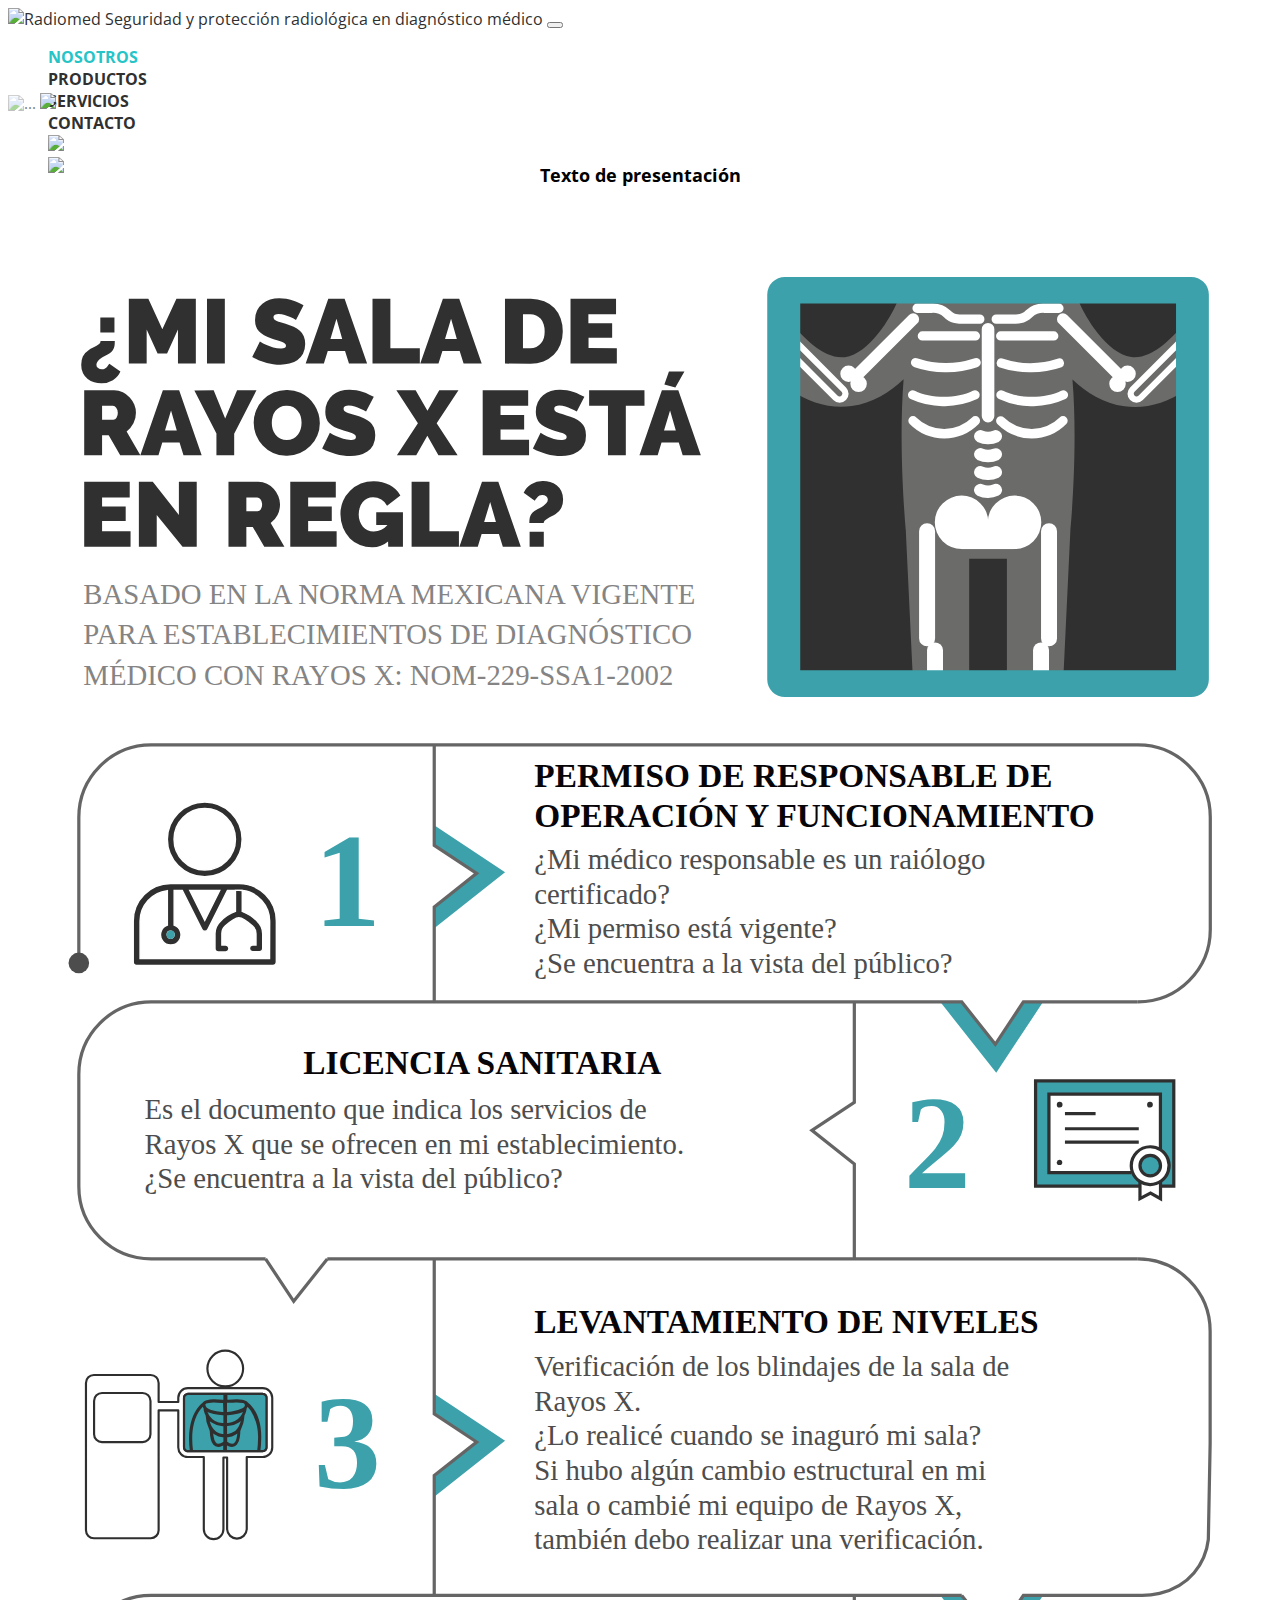
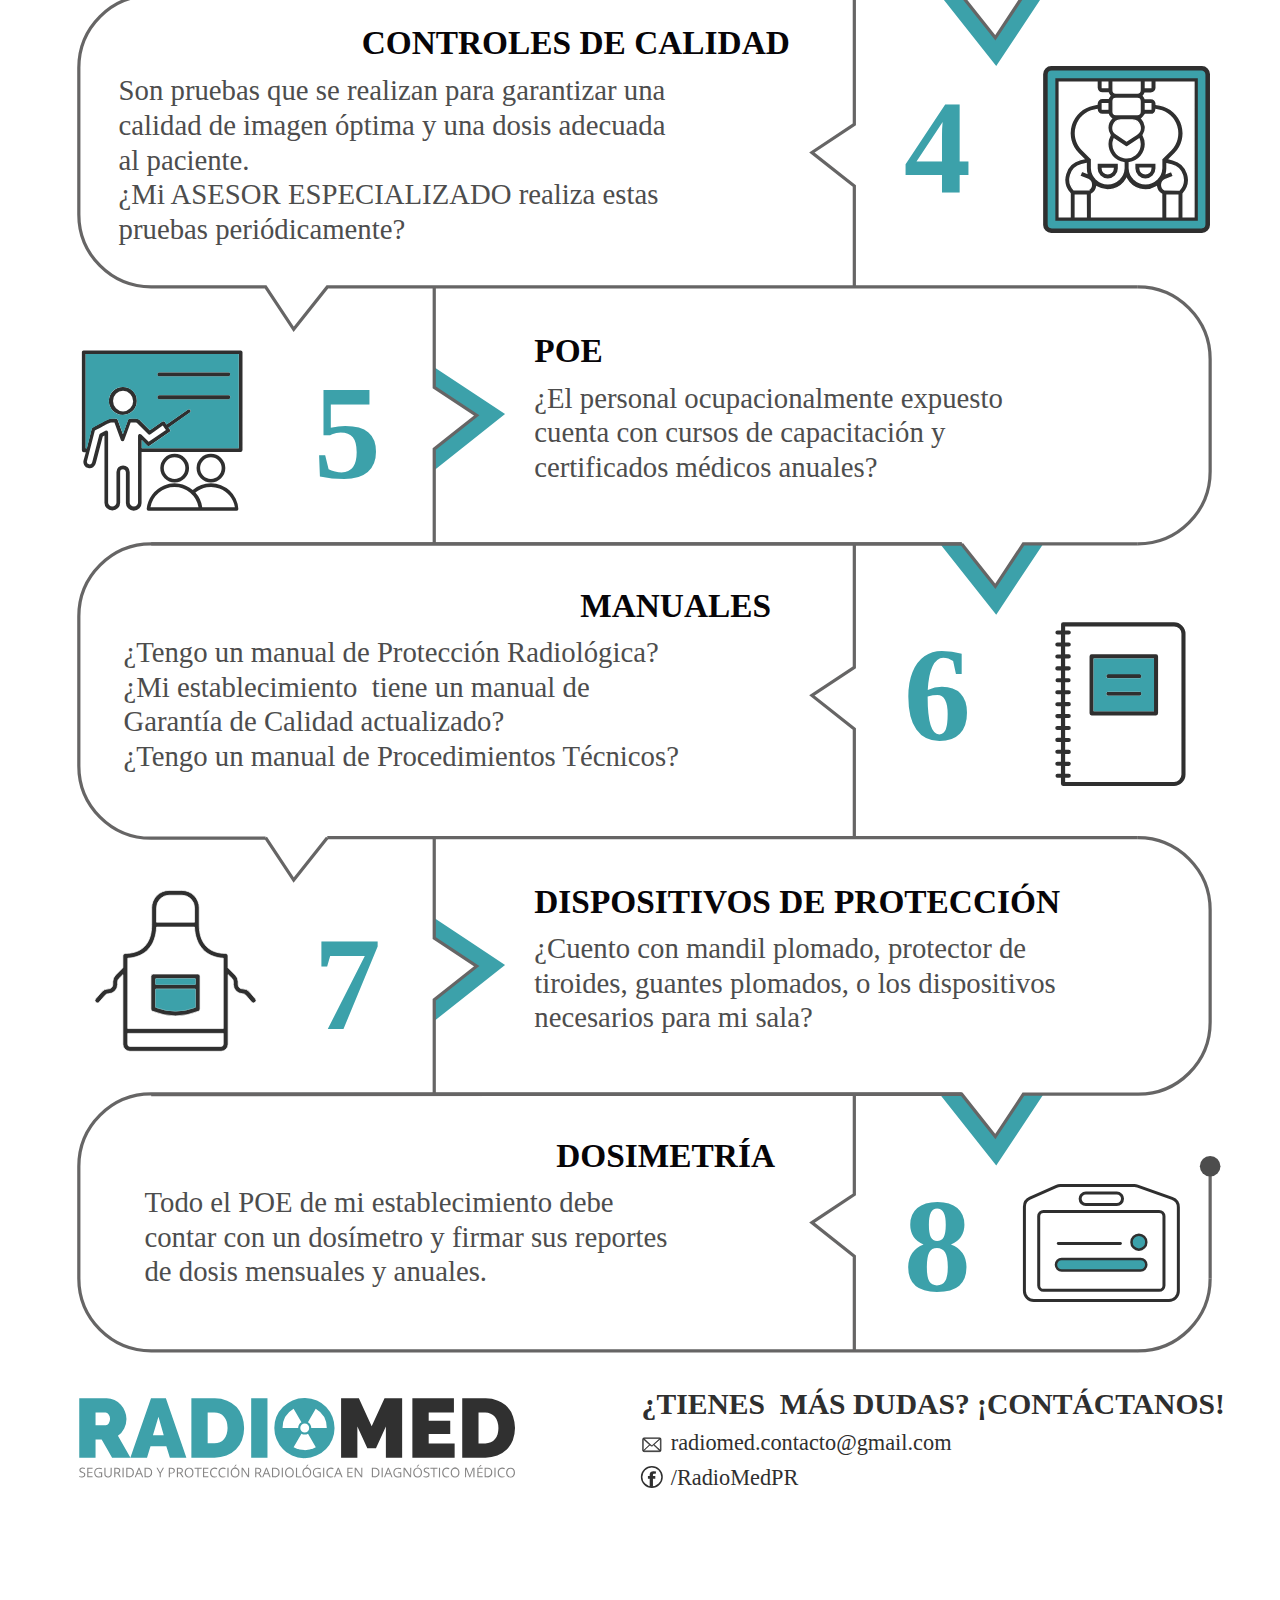
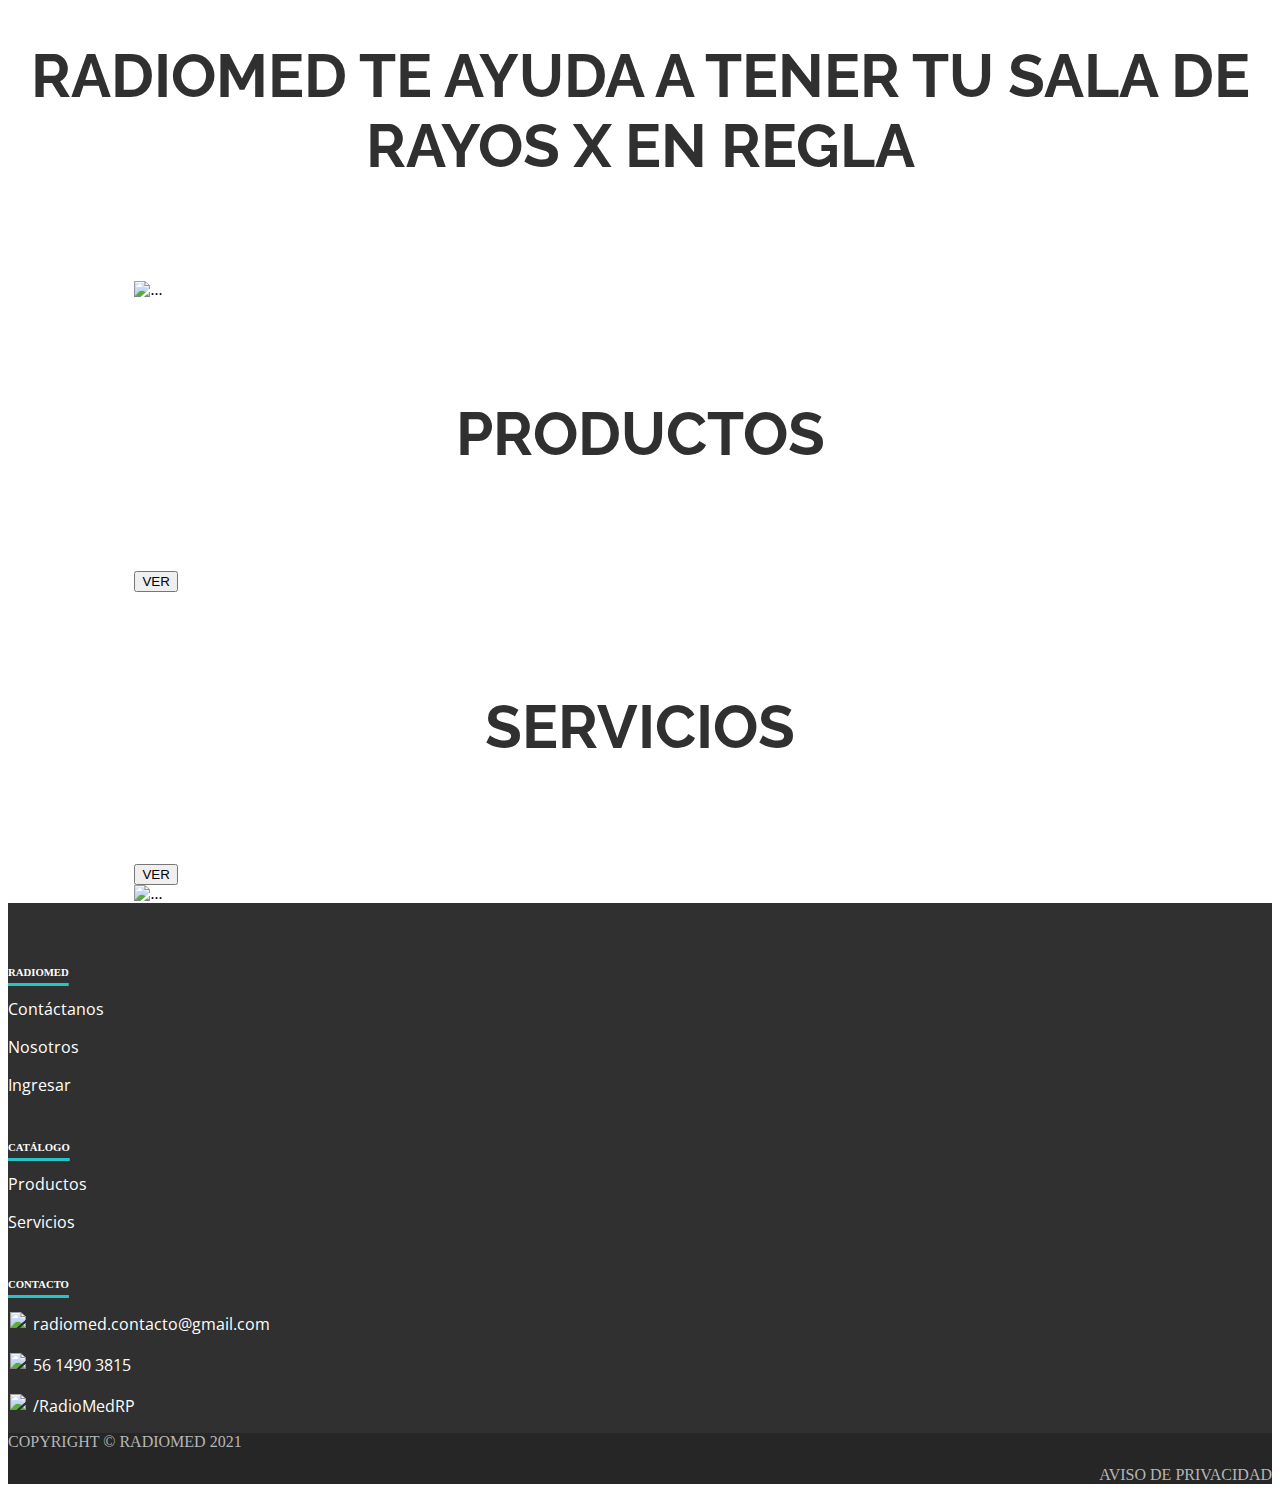
==== index.html @ 2281bd45 "Merge branch 'CDMXCohorte2E3:main' into mainFork" ====
<!DOCTYPE html>
<html lang="en">

<head>
    <meta charset="UTF-8">
    <meta http-equiv="X-UA-Compatible" content="IE=edge">
    <meta name="viewport" content="width=device-width, initial-scale=1.0">

    <!-- Font families-->
    <link rel="preconnect" href="https://fonts.googleapis.com">
    <link rel="preconnect" href="https://fonts.gstatic.com" crossorigin>
    <link href="https://fonts.googleapis.com/css2?family=Open+Sans&family=Raleway:wght@900&display=swap"
        rel="stylesheet">

    <!-- Hojas de estilo-->
    <link rel="stylesheet" href="https://cdn.jsdelivr.net/npm/bootstrap@4.6.0/dist/css/bootstrap.min.css"
        integrity="sha384-B0vP5xmATw1+K9KRQjQERJvTumQW0nPEzvF6L/Z6nronJ3oUOFUFpCjEUQouq2+l" crossorigin="anonymous">
    <link rel="stylesheet" href="./styles/main.css">

    <title>RadioMed | inicio</title>


</head>



<body>

    <!--Nav bar -->
    <div class="container-fluid" style="padding:0%">
        <div class="nav-blue-bar">
            <!-- <nav class="navbar navbar-light navbar-body-background"> -->
            <nav class="navbar navbar-expand-lg navbar-light navbar-body-background">
                <a class="navbar-brand" href="index.html">
                    <!-- Inserto el logo de la empresa-->
                    <img src="./img/logo/logo-horizontal.svg" width="200" height="50" class="d-inline-block align-top"
                        alt="Radiomed Seguridad y protección radiológica en diagnóstico médico">
                </a>

                <button class="navbar-toggler" type="button" data-toggle="collapse" data-target="#navbarTogglerDemo02"
                    aria-controls="navbarTogglerDemo02" aria-expanded="false" aria-label="Toggle navigation">
                    <!--Button responsivo hamburger-->
                    <span class="navbar-toggler-icon"></span>
                </button>
                <!--Button responsivo hamburger-->

                <div class="collapse navbar-collapse" id="navbarTogglerDemo02">
                    <!--menú hamburgesa-->
                    <ul class="navbar-nav ml-auto nav-ba">
                        <li class="nav-item mr-5">
                            <a class="nav-link collapse navbar-collapse active " href="acercaDe.html">Nosotros</a>
                        </li>
                        <li class="nav-item mr-5">
                            <a class="nav-link " href="productos.html">Productos</a>
                        </li>
                        <li class="nav-item mr-5">
                            <a class="nav-link " href="servicios.html">Servicios</a>
                        </li>
                        <li class="nav-item mr-5">
                            <a class="nav-link " href="contacto.html">Contacto</a>
                        </li>
                        <li class="nav-item mr-5">
                            <a class="nav-link" href="iniciarSesion.html">
                                <img src="./img/icons/icons-user.svg" class="navbar-img-icon">
                            </a>
                        </li>
                        <li class="nav-item mr-5">
                            <a class="nav-link" href="carritoCompras.html">
                                <img src="./img/icons/icons-shopping-cart.svg" class="navbar-img-icon">
                            </a>
                        </li>
                    </ul><!-- Termina el ul de los links-->
                </div>
                <!--menú hamburgesa-->

            </nav>
        </div> <!-- Termina el navbar principal -->
    </div> <!-- Termina el container fluid, hora de alinear todo-->
    <!--Nav bar -->


    <div class="card bg-light text-white">
        <img src="./img/img-main.jpg" class="card-img" alt="...">
        <img src="./img/logo/logo.svg" class="card-img-overlay header-img div-centered">
    </div>
<div class="container-fullvw div-centered">
    <h3> Texto de presentación</h3>


</div>


    <div class="col-9 div-centered">
        <div><img src="./img/index-body-img.svg"></div>
    </div>



    <div class="container">
        <div class="row mt-5">
            <div class="col-lg-12 col-12">

                <h1>RADIOMED TE AYUDA A TENER TU SALA DE RAYOS X EN REGLA</h1>
            </div>
        </div>
    </div>



    <!-- container de link a productos  -->
    <div class="container-bios div-centered" style="width: 80%;">
        <div class="card mb-3">
            <div class="row g-0">
                <div class="col-md-6">
                    <img src="./img/img-products.jpg" class="container-img-square" alt="...">
                </div>
                <div class="col-md-6 div-centered">
                    <div class="card-body">
                        <h1 class="card-title">Productos</h1>
                        <div class="col text-center">
                            <a href="./productos.html"><button class="btn btn-info">VER</button></a>
                        </div>
                    </div>
                </div>
            </div>
        </div>
    </div>
    <!-- termina container de link a productos  -->

    <!-- container de link a servicios  -->
    <div class="container-bios div-centered" style="width: 80%;">
        <div class="card mb-3">
            <div class="row g-0">
               
                <div class="col-md-6 div-centered">
                    <div class="card-body">
                        <h1 class="card-title">SERVICIOS</h1>
                        <div class="col text-center">
                            <a href="./servicios.html"><button class="btn btn-info">VER</button></a>
                        </div>
                    </div>
                </div>

                <div class="col-md-6">
                    <img src="./img/img-services.jpg" class="container-img-square" alt="...">
                </div>
                
            </div>
        </div>
    </div>
    <!-- termina container de link a servicios  -->

   <!-- Footer -->
   <footer class="text-center text-lg-start text-white footer-background-black">
    <br />
    <!-- Section: Links  -->
    <section class="">
        <div class="container text-center text-md-start mt-5">
            <!-- Grid row -->
            <div class="row mt-3">
                <!-- Grid column -->
                <div class="col-md-4 col-lg-4 col-xl-4 mx-auto mb-4">
                    <!-- RadioMed -->
                    <h6 class="footer-title-txt">RadioMed</h6>
                    <p style="margin-top: auto;"><a href="./contacto.html" class="footer-link-txt">Contáctanos</a></p>
                    <p><a href="./acercaDe.html" class="footer-link-txt">Nosotros</a> </p>
                    <p><a href="./iniciarSesion.html" class="footer-link-txt">Ingresar</a></p>
                </div>
                <!-- Grid column -->

                <!-- Grid column -->
                <div class="col-md-4 col-lg-4 col-xl-4 mx-auto mb-4">
                    <!-- Catálogo -->
                    <h6 class="footer-title-txt">Catálogo</h6>
                    <p style="margin-top: auto;"><a href="./productos.html" class="footer-link-txt">Productos</a> </p>
                    <p><a href="./servicios.html" class="footer-link-txt">Servicios</a></p>
                </div>
                <!-- Grid column -->

                <!-- Grid column -->
                <div class="col-md-4 col-lg-4 col-xl-4 mx-auto mb-4">
                    <!-- Contacto -->
                    <h6 class="footer-title-txt">Contacto</h6>
                    <div class="footer-contacto">
                        <p><a href="#!" class="footer-link-txt"> <img src="./img/icons/icons-mail.svg"
                                    class="footer-img-icon">radiomed.contacto@gmail.com</a></p>
                        <p><a href="#!" class="footer-link-txt"> <img src="./img/icons/icons-whastapp.svg" class="footer-img-icon">56 1490
                                3815</a></p>
                        <p><a href="https://www.facebook.com/RadioMedPR" class="footer-link-txt"> <img src="./img/icons/icons-fb.svg"
                                    class="footer-img-icon">/RadioMedRP</a></p>
                    </div>
                </div>
                <!-- Grid column -->
            </div>
            <!-- Grid row -->
        </div>
    </section>
    <!-- Section: Links  -->

    <!-- Copyright -->
    <div class="text-center p-3 footer-link-copyright" style="background-color: rgba(0, 0, 0, 0.2)">
        COPYRIGHT © RADIOMED 2021
        <div class="text-right footer-link-copyright" style="text-align: right;">AVISO DE PRIVACIDAD</div>
    </div>
    <!-- Copyright -->
</footer>
<!-- Footer -->
    <script src="https://code.jquery.com/jquery-3.5.1.slim.min.js"
        integrity="sha384-DfXdz2htPH0lsSSs5nCTpuj/zy4C+OGpamoFVy38MVBnE+IbbVYUew+OrCXaRkfj"
        crossorigin="anonymous"></script>
    <script src="https://cdn.jsdelivr.net/npm/bootstrap@4.6.0/dist/js/bootstrap.bundle.min.js"
        integrity="sha384-Piv4xVNRyMGpqkS2by6br4gNJ7DXjqk09RmUpJ8jgGtD7zP9yug3goQfGII0yAns"
        crossorigin="anonymous"></script>
    <script src="sweetalert2/dist/sweetalert2.all.min.js"></script>
    <script src="./js/servicios.js"></script>
</body>

</html>
---- styles/main.css ----
:root {
    --azul :#25c4c7;
    --negro: #303030;
    --gris: #b6b6b6; 
} 

h1{
    font-family: 'Raleway', sans-serif;
    color: var(--negro);
    font-size: 60px;
    text-transform: uppercase;
    text-align: center;
    margin: 100px auto 100px auto;
    display: flex;
    justify-content: center;
    align-items: center;
}

h2{
    font-family: "Raleway";
    font-size: 45px;
    color: var(--azul);
    text-align: center;
    text-transform: uppercase;
}

h3{
    font-family: "Open sans";
    font-size: 18px;
    padding: 0;
    animation-name: slideIn;
    animation-duration: 3s;
    animation-iteration-count: 1;
    text-align: center;
    align-items: center;

}

h4{
    font-family: "Raleway";
    font-size: 25px;
    color: var(--negro);
    text-align: center;
    text-transform: uppercase; 
    margin: 30px;
}


.card-img{
    justify-content: center;
    align-self: center;
    height: 80vh;
    opacity: 50%;
    object-fit: cover;
}

.header-img{
    height: 30vh;
}

.navbar-body-background{
    background-color: white;
}

.nav-blue-bar{
    background-color: var(--azul);
    width: 100%;
    height: 85px;
}

.navbar-img-icon{
    width: 20px;
}

.navbar-light .navbar-nav .nav-link{
    font-family: "Open sans";
    font-weight: 700;
    color: var(--negro);
    text-transform: uppercase;
    text-align: center;
}

.navbar-light .navbar-nav .active>.nav-link, .navbar-light .navbar-nav .nav-link.active, .navbar-light .navbar-nav .nav-link.show, .navbar-light .navbar-nav .show>.nav-link{
    color:var(--azul);
}

.nav-pills .nav-link.active, .nav-pills .show>.nav-link {
    color: #fff;
    background-color: var(--azul);
}

a {
    color:  var(--negro);
    text-decoration: none;
    font-family: "Open sans";
}

a:hover{
    text-decoration: none;
    color:var(--gris);
}

.container-bios{
    margin-top: 30px;
    margin-bottom: 30px;
    justify-content: center;
    align-self: center;
}

.container-img-bios{
    width: 100%;
    object-fit: cover;
    height: 35vw;
}

.container-text-blue{
    font-family: "Open sans";
    font-size: 25px;
    color: var(--azul);
    text-transform: uppercase;
    text-align: center;
    margin: 10px;
}

.container-text-p{
    text-align: center;
    font-family: 'Open Sans', sans-serif;
    color: var(--negro);
    margin: 20px;
}

.div-centered{
    justify-content: center;
    margin: auto;
}

.container-img-square{
    width: 36vw;
    height: 380px;
    object-fit: cover;

}

.row{
    margin: 0px;
}

.container-fullvw{
    margin: 50px auto 50px auto;
    
}

.card{
    border: none;
}

.footer-background-black{
    background-color: var(--negro);
    }
    
.footer-link-txt{
    color:white;
}

.footer-title-txt{
    color:white;
    font-weight: 700;
    text-decoration: underline var(--azul) solid 3px;
    text-underline-offset: 7px;
    padding-top: 20px;
    margin-bottom: 20px;
    text-transform: uppercase;
}

.footer-title-txt-mobile{
    color:white;
    font-weight: 700;
    padding-top: 20px;
    margin-bottom: 20px;
}

.footer-link-copyright{
    color: var(--gris);
    margin-top: 15px;
}

.footer-img-icon{
    width: 20px;
    padding: 2px;
    margin-right: 5px;
}

.container-services-img{
    width: 50%;
}

.container-services-text{
    width: 50%;
}

.container-services-text-blackbox{
    background-color: var(--negro);
    color: white;
    padding: 20px;
    font-weight: 500;
}
#more {
    display: none;}

li{
    list-style: none;

}
@keyframes slideIn{
    from {
        opacity: 0;
    }
    to {
        opacity: 1;
    }
}

@media (max-width: 640px){
 h1{
    font-family: 'Raleway', sans-serif;
    color: var(--negro);
    font-size: 40px;
    text-transform: uppercase;
    text-align: center;
    margin:10px 0px 10px 0px;
}

 .navbar-nav {
    flex-direction: column;
}
/* .footer-link-txt{
    
    visibility: collapse;
} */

.container-img-bios{
    width: 100%;
    object-fit: cover;
    height: 90vw;
}

.container-img-square{
    width: 100%;
    object-fit: cover;
    margin:10px 0px 10px 0px;
}
.container-fullvw{
    margin: 100px auto 10px auto;
}

.card-img{
    height: 40vh;
}
.header-img{
    height: 20vh;
}

}
@media (max-width: 992px) {

    .nav-ba{
        display: flex;
        flex-direction: column;
        justify-content: center;
        text-align: center;
        margin-left: 0;
    }
    .navbar-link-text{
        background-color: white;
        z-index: 8;
    }
    #navbarTogglerDemo02{
        background-color: white;
        z-index: 8;
    }
    .nav-item{
        background-color: white!important;
        z-index: 8!important;
    }
    
}

/* Chrome, Safari, Edge, Opera */
input::-webkit-outer-spin-button,
input::-webkit-inner-spin-button {
  -webkit-appearance: none;
  margin: 0;
}

/* Firefox */
input[type=number] {
  -moz-appearance: textfield;
}
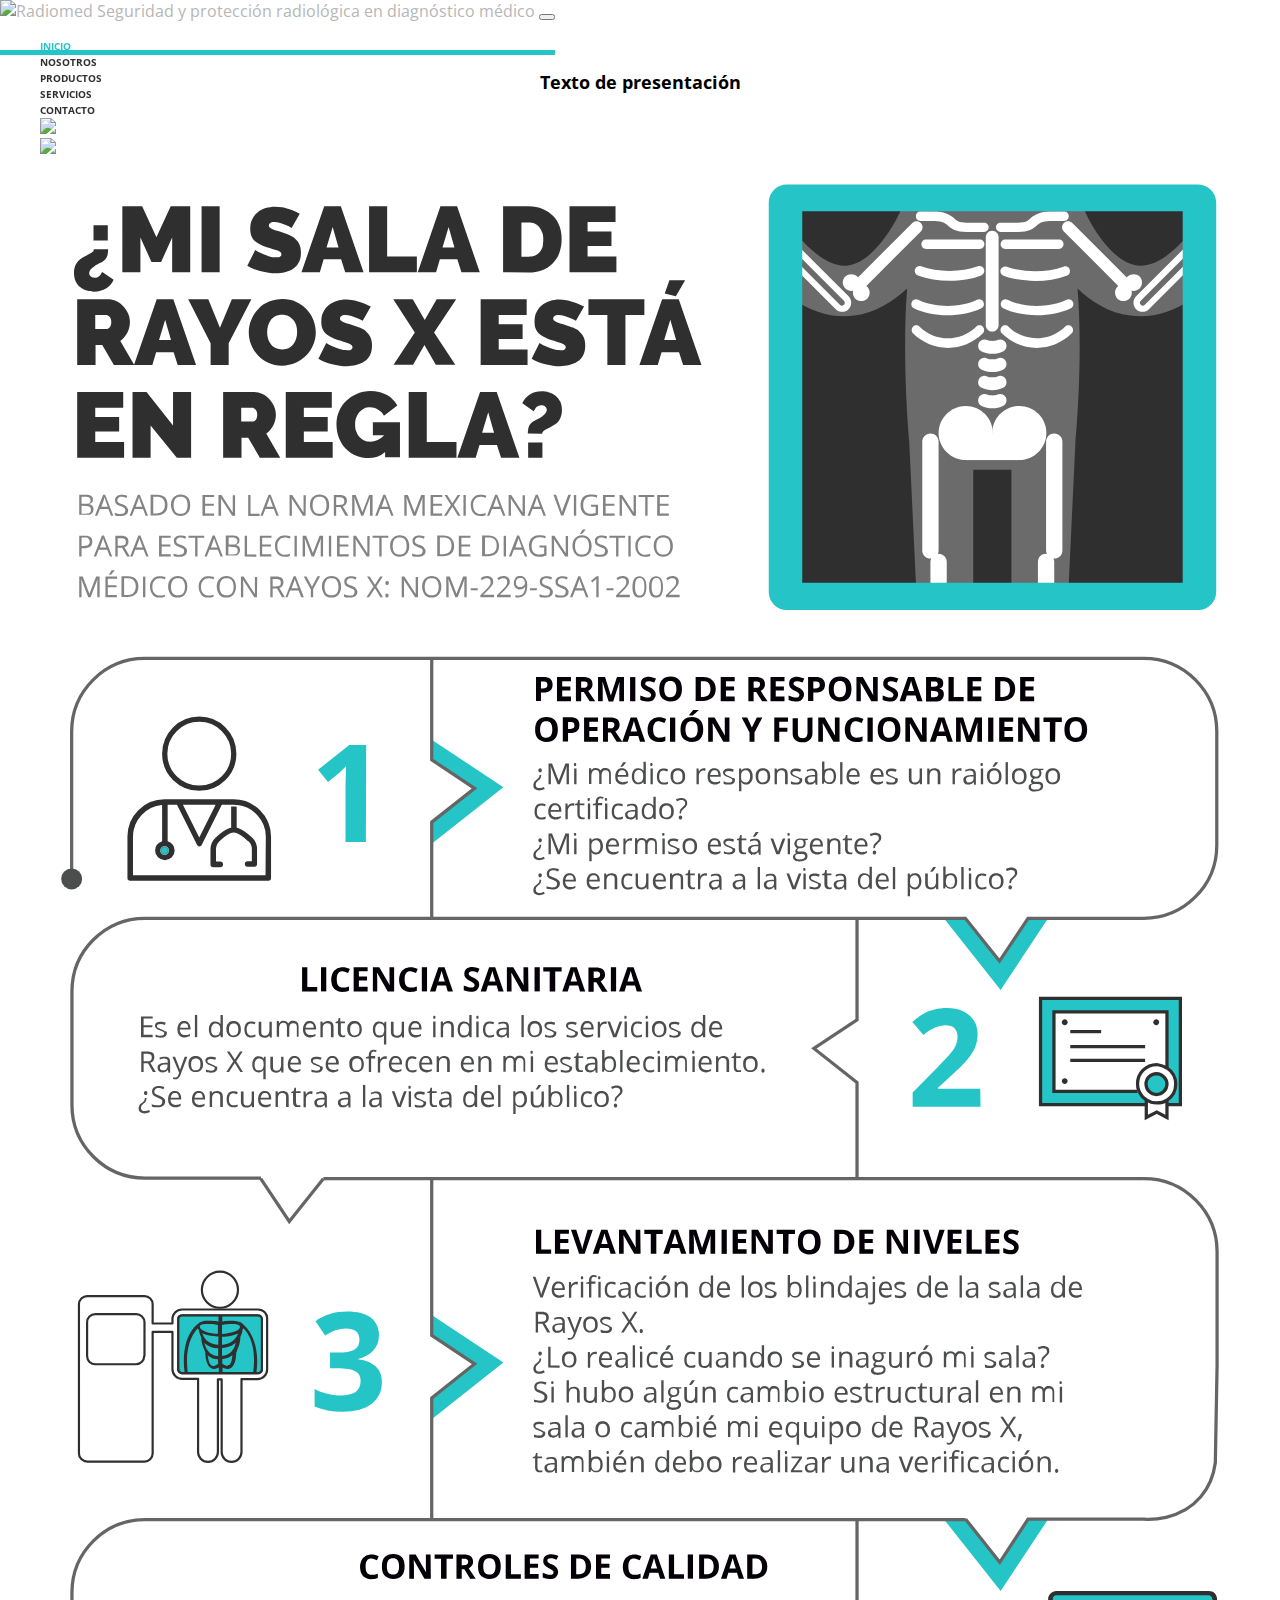
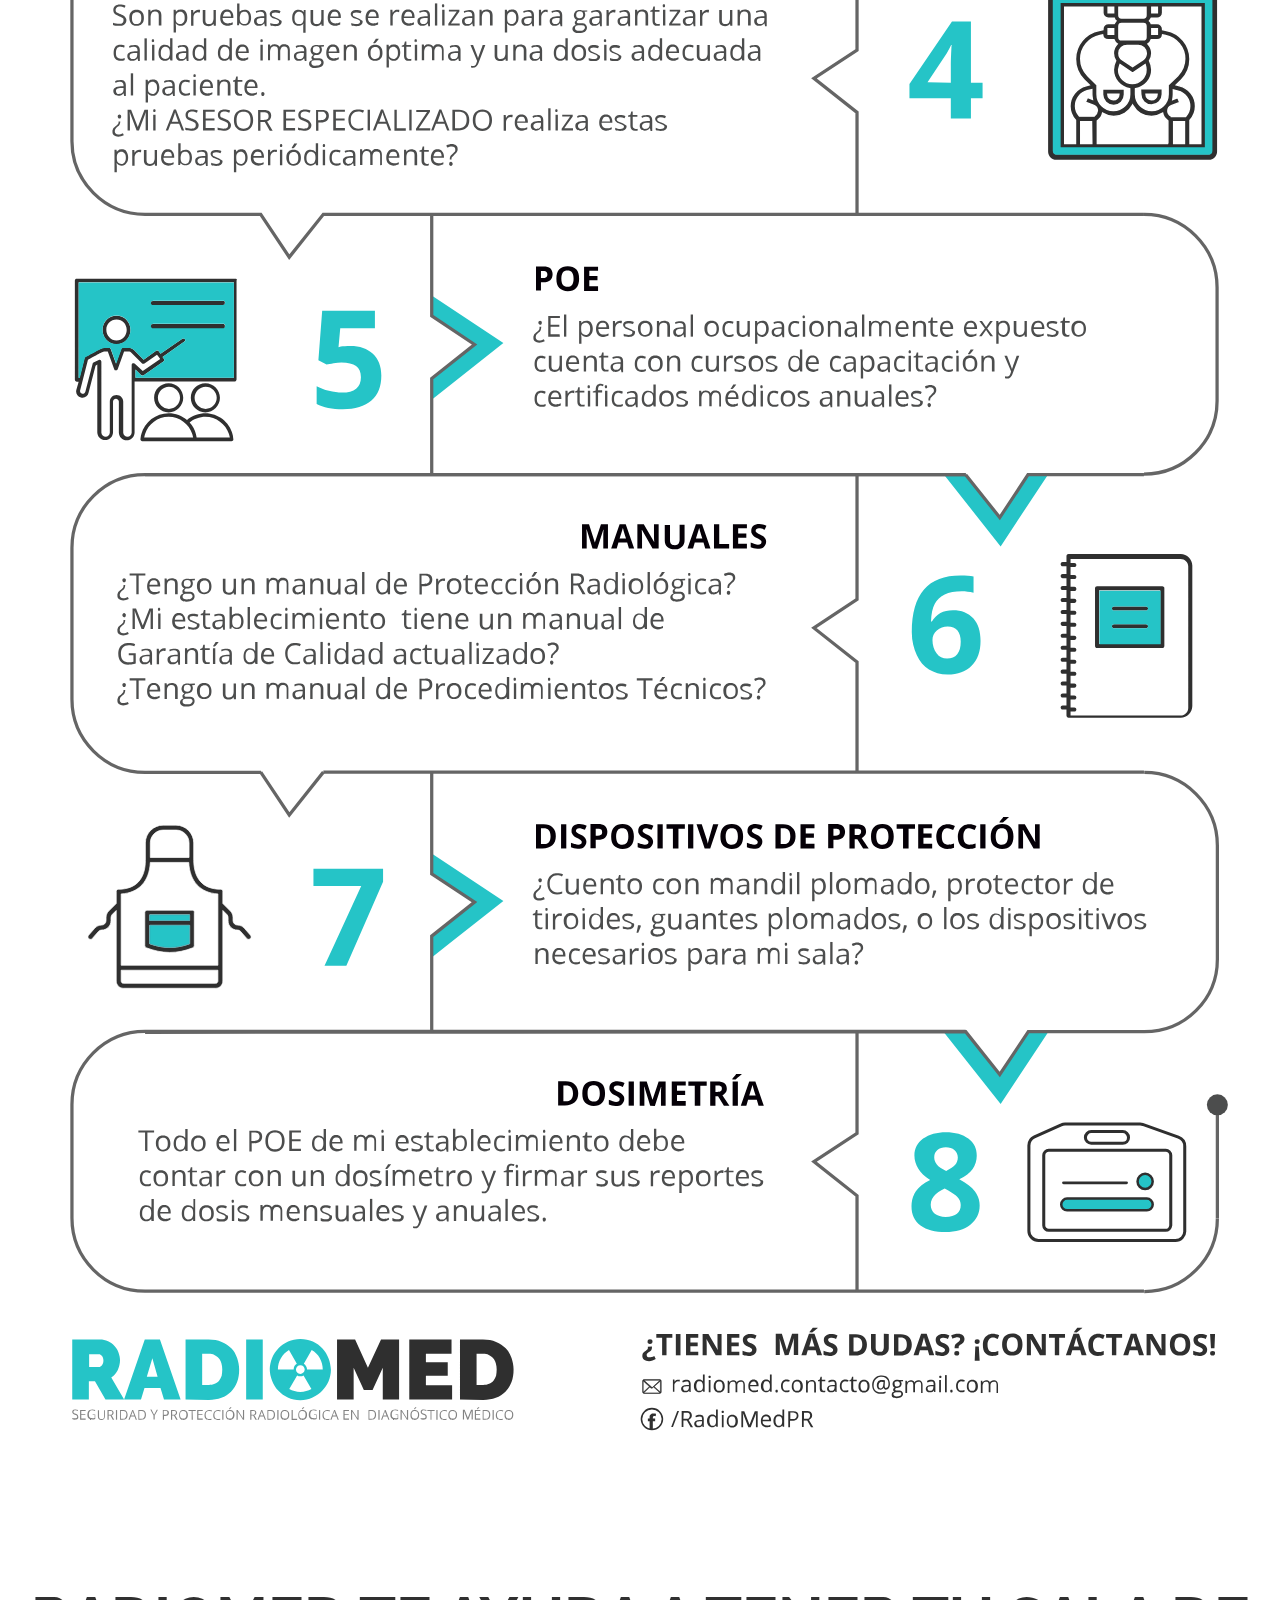
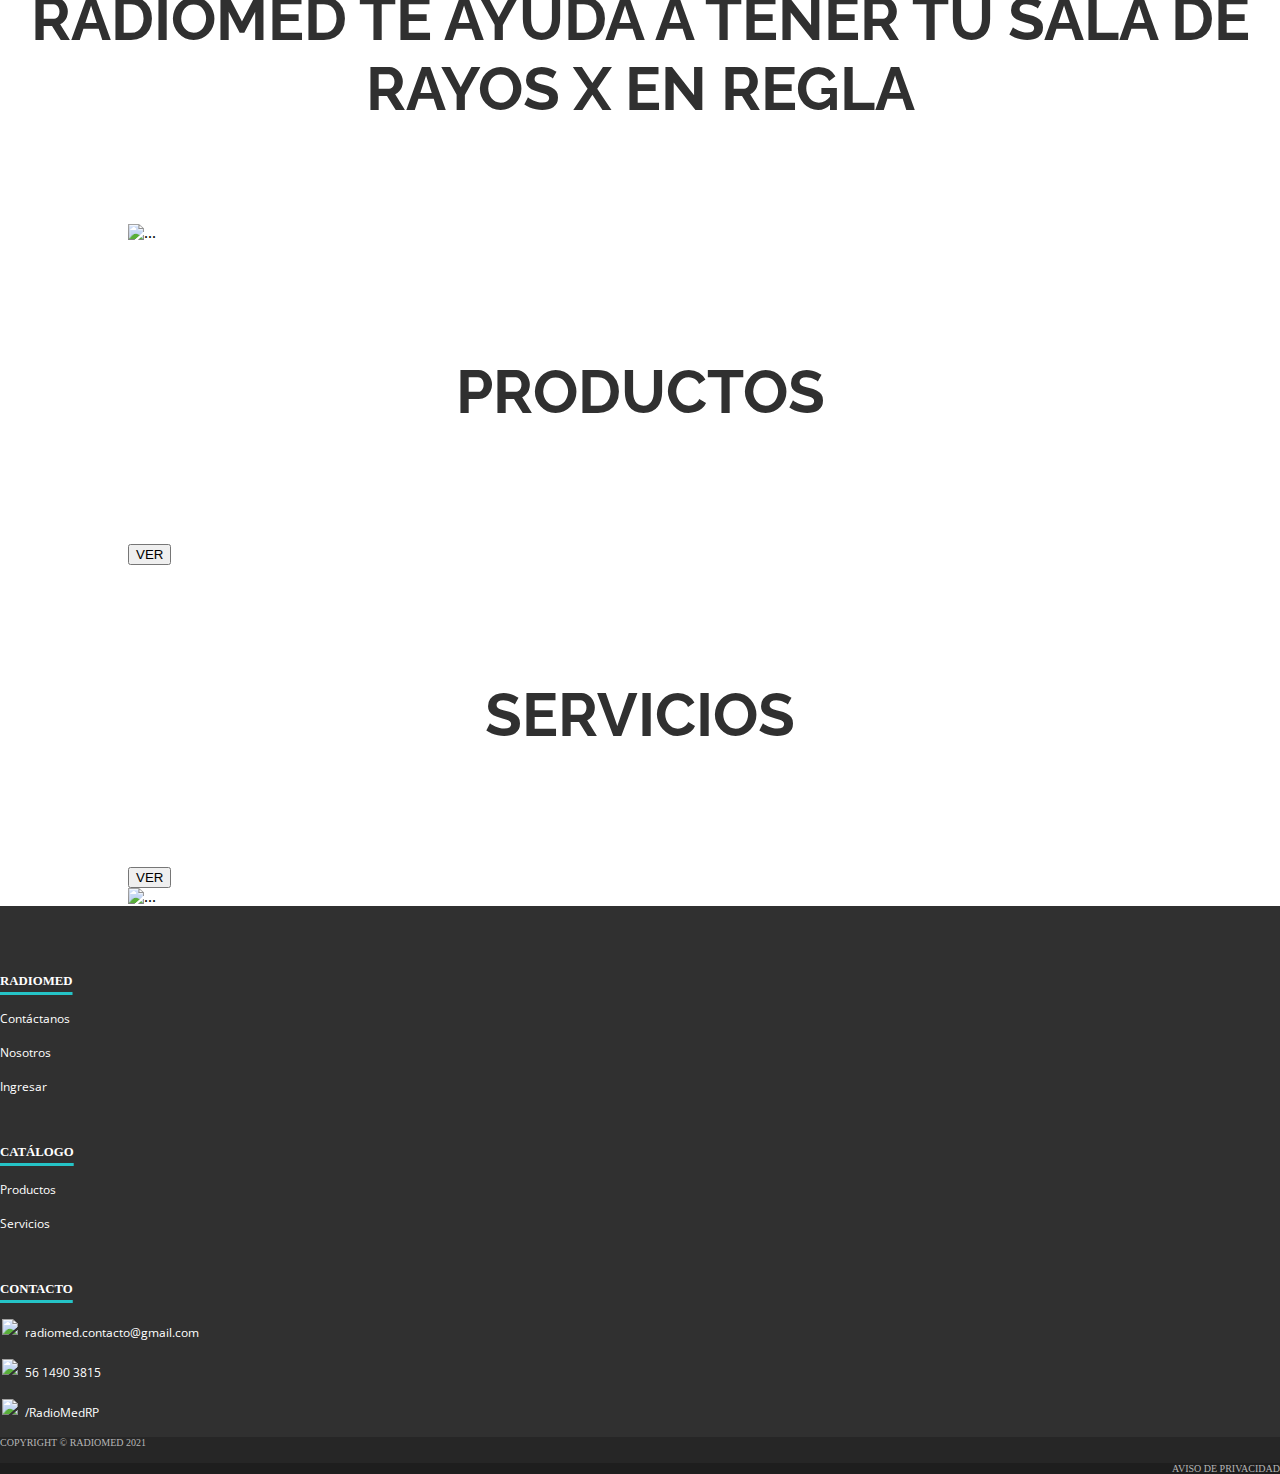
==== commit 8636d01e: "Merge branch 'CDMXCohorte2E3:main' into mainFork" ====
--- a/index.html
+++ b/index.html
@@ -27,13 +27,13 @@
 <body>
 
     <!--Nav bar -->
-    <div class="container-fluid" style="padding:0%">
+    <div class="container-fluid barra-navegacion">
         <div class="nav-blue-bar">
             <!-- <nav class="navbar navbar-light navbar-body-background"> -->
             <nav class="navbar navbar-expand-lg navbar-light navbar-body-background">
                 <a class="navbar-brand" href="index.html">
                     <!-- Inserto el logo de la empresa-->
-                    <img src="./img/logo/logo-horizontal.svg" width="200" height="50" class="d-inline-block align-top"
+                    <img src="./img/logo/logo-horizontal.svg" width="150" class="d-inline-block align-top"
                         alt="Radiomed Seguridad y protección radiológica en diagnóstico médico">
                 </a>
 
@@ -48,7 +48,10 @@
                     <!--menú hamburgesa-->
                     <ul class="navbar-nav ml-auto nav-ba">
                         <li class="nav-item mr-5">
-                            <a class="nav-link collapse navbar-collapse active " href="acercaDe.html">Nosotros</a>
+                            <a class="nav-link  collapse navbar-collapse active" href="index.html">Inicio</a>
+                        </li>
+                        <li class="nav-item mr-5">
+                            <a class="nav-link " href="acercaDe.html">Nosotros</a>
                         </li>
                         <li class="nav-item mr-5">
                             <a class="nav-link " href="productos.html">Productos</a>
@@ -78,24 +81,23 @@
     </div> <!-- Termina el container fluid, hora de alinear todo-->
     <!--Nav bar -->
 
-
+    <!-- texto de presentación -->
     <div class="card bg-light text-white">
         <img src="./img/img-main.jpg" class="card-img" alt="...">
         <img src="./img/logo/logo.svg" class="card-img-overlay header-img div-centered">
     </div>
-<div class="container-fullvw div-centered">
-    <h3> Texto de presentación</h3>
-
-
-</div>
-
-
+    <div class="container-fullvw div-centered">
+        <h3> Texto de presentación</h3>
+    </div>
+    <!-- Termina texto de presentación -->
+
+    <!-- infografia -->
     <div class="col-9 div-centered">
         <div><img src="./img/index-body-img.svg"></div>
     </div>
-
-
-
+    <!-- termina infografia -->
+
+    <!-- texto H1 -->
     <div class="container">
         <div class="row mt-5">
             <div class="col-lg-12 col-12">
@@ -104,9 +106,7 @@
             </div>
         </div>
     </div>
-
-
-
+    <!-- Termina texto H1 -->
     <!-- container de link a productos  -->
     <div class="container-bios div-centered" style="width: 80%;">
         <div class="card mb-3">
@@ -131,7 +131,7 @@
     <div class="container-bios div-centered" style="width: 80%;">
         <div class="card mb-3">
             <div class="row g-0">
-               
+
                 <div class="col-md-6 div-centered">
                     <div class="card-body">
                         <h1 class="card-title">SERVICIOS</h1>
@@ -144,67 +144,77 @@
                 <div class="col-md-6">
                     <img src="./img/img-services.jpg" class="container-img-square" alt="...">
                 </div>
-                
+
             </div>
         </div>
     </div>
     <!-- termina container de link a servicios  -->
 
-   <!-- Footer -->
-   <footer class="text-center text-lg-start text-white footer-background-black">
-    <br />
-    <!-- Section: Links  -->
-    <section class="">
-        <div class="container text-center text-md-start mt-5">
-            <!-- Grid row -->
-            <div class="row mt-3">
-                <!-- Grid column -->
-                <div class="col-md-4 col-lg-4 col-xl-4 mx-auto mb-4">
-                    <!-- RadioMed -->
-                    <h6 class="footer-title-txt">RadioMed</h6>
-                    <p style="margin-top: auto;"><a href="./contacto.html" class="footer-link-txt">Contáctanos</a></p>
-                    <p><a href="./acercaDe.html" class="footer-link-txt">Nosotros</a> </p>
-                    <p><a href="./iniciarSesion.html" class="footer-link-txt">Ingresar</a></p>
-                </div>
-                <!-- Grid column -->
-
-                <!-- Grid column -->
-                <div class="col-md-4 col-lg-4 col-xl-4 mx-auto mb-4">
-                    <!-- Catálogo -->
-                    <h6 class="footer-title-txt">Catálogo</h6>
-                    <p style="margin-top: auto;"><a href="./productos.html" class="footer-link-txt">Productos</a> </p>
-                    <p><a href="./servicios.html" class="footer-link-txt">Servicios</a></p>
-                </div>
-                <!-- Grid column -->
-
-                <!-- Grid column -->
-                <div class="col-md-4 col-lg-4 col-xl-4 mx-auto mb-4">
-                    <!-- Contacto -->
-                    <h6 class="footer-title-txt">Contacto</h6>
-                    <div class="footer-contacto">
-                        <p><a href="#!" class="footer-link-txt"> <img src="./img/icons/icons-mail.svg"
-                                    class="footer-img-icon">radiomed.contacto@gmail.com</a></p>
-                        <p><a href="#!" class="footer-link-txt"> <img src="./img/icons/icons-whastapp.svg" class="footer-img-icon">56 1490
-                                3815</a></p>
-                        <p><a href="https://www.facebook.com/RadioMedPR" class="footer-link-txt"> <img src="./img/icons/icons-fb.svg"
-                                    class="footer-img-icon">/RadioMedRP</a></p>
-                    </div>
-                </div>
-                <!-- Grid column -->
-            </div>
-            <!-- Grid row -->
-        </div>
-    </section>
-    <!-- Section: Links  -->
-
-    <!-- Copyright -->
-    <div class="text-center p-3 footer-link-copyright" style="background-color: rgba(0, 0, 0, 0.2)">
-        COPYRIGHT © RADIOMED 2021
-        <div class="text-right footer-link-copyright" style="text-align: right;">AVISO DE PRIVACIDAD</div>
-    </div>
-    <!-- Copyright -->
-</footer>
-<!-- Footer -->
+
+    <!-- boton ir arriba -->
+    <button onclick="topFunction()" id="irArriba">↑</button>
+    <!-- termina boton ir arriba -->
+
+
+
+    <!-- Footer -->
+    <footer class="text-center text-lg-start text-white footer-background-black">
+        <br />
+        <!-- Section: Links  -->
+        <section class="">
+            <div class="container text-center text-md-start mt-5">
+                <!-- Grid row -->
+                <div class="row mt-3">
+                    <!-- Grid column -->
+                    <div class="col-md-4 col-lg-4 col-xl-4 mx-auto mb-4">
+                        <!-- RadioMed -->
+                        <h6 class="footer-title-txt">RadioMed</h6>
+                        <p style="margin-top: auto;"><a href="./contacto.html" class="footer-link-txt">Contáctanos</a>
+                        </p>
+                        <p><a href="./acercaDe.html" class="footer-link-txt">Nosotros</a> </p>
+                        <p><a href="./iniciarSesion.html" class="footer-link-txt">Ingresar</a></p>
+                    </div>
+                    <!-- Grid column -->
+
+                    <!-- Grid column -->
+                    <div class="col-md-4 col-lg-4 col-xl-4 mx-auto mb-4">
+                        <!-- Catálogo -->
+                        <h6 class="footer-title-txt">Catálogo</h6>
+                        <p style="margin-top: auto;"><a href="./productos.html" class="footer-link-txt">Productos</a>
+                        </p>
+                        <p><a href="./servicios.html" class="footer-link-txt">Servicios</a></p>
+                    </div>
+                    <!-- Grid column -->
+
+                    <!-- Grid column -->
+                    <div class="col-md-4 col-lg-4 col-xl-4 mx-auto mb-4">
+                        <!-- Contacto -->
+                        <h6 class="footer-title-txt">Contacto</h6>
+                        <div class="footer-contacto">
+                            <p><a href="#!" class="footer-link-txt"> <img src="./img/icons/icons-mail.svg"
+                                        class="footer-img-icon">radiomed.contacto@gmail.com</a></p>
+                            <p><a href="#!" class="footer-link-txt"> <img src="./img/icons/icons-whastapp.svg"
+                                        class="footer-img-icon">56 1490
+                                    3815</a></p>
+                            <p><a href="https://www.facebook.com/RadioMedPR" class="footer-link-txt"> <img
+                                        src="./img/icons/icons-fb.svg" class="footer-img-icon">/RadioMedRP</a></p>
+                        </div>
+                    </div>
+                    <!-- Grid column -->
+                </div>
+                <!-- Grid row -->
+            </div>
+        </section>
+        <!-- Section: Links  -->
+
+        <!-- Copyright -->
+        <div class="text-center p-3 footer-link-copyright" style="background-color: rgba(0, 0, 0, 0.2)">
+            COPYRIGHT © RADIOMED 2021
+            <div class="text-right footer-link-copyright" style="text-align: right;">AVISO DE PRIVACIDAD</div>
+        </div>
+        <!-- Copyright -->
+    </footer>
+    <!-- Footer -->
     <script src="https://code.jquery.com/jquery-3.5.1.slim.min.js"
         integrity="sha384-DfXdz2htPH0lsSSs5nCTpuj/zy4C+OGpamoFVy38MVBnE+IbbVYUew+OrCXaRkfj"
         crossorigin="anonymous"></script>
@@ -213,6 +223,7 @@
         crossorigin="anonymous"></script>
     <script src="sweetalert2/dist/sweetalert2.all.min.js"></script>
     <script src="./js/servicios.js"></script>
+    <script src="./js/irArriba.js"></script>
 </body>
 
 </html>--- a/styles/main.css
+++ b/styles/main.css
@@ -3,6 +3,9 @@
     --negro: #303030;
     --gris: #b6b6b6; 
 } 
+body{
+    display: contents;
+}
 
 h1{
     font-family: 'Raleway', sans-serif;
@@ -33,18 +36,19 @@
     animation-iteration-count: 1;
     text-align: center;
     align-items: center;
-
 }
 
 h4{
     font-family: "Raleway";
-    font-size: 25px;
     color: var(--negro);
     text-align: center;
     text-transform: uppercase; 
-    margin: 30px;
-}
-
+
+}
+
+h6 {
+    font-size: .8rem;
+}
 
 .card-img{
     justify-content: center;
@@ -58,18 +62,26 @@
     height: 30vh;
 }
 
+.barra-navegacion{
+    position: fixed;
+    z-index: 1;
+    /* display: flex; */
+    padding:0%;
+}
+
 .navbar-body-background{
     background-color: white;
+    height: 50px;
 }
 
 .nav-blue-bar{
     background-color: var(--azul);
     width: 100%;
-    height: 85px;
+    height: 55px;
 }
 
 .navbar-img-icon{
-    width: 20px;
+    width: 15px;
 }
 
 .navbar-light .navbar-nav .nav-link{
@@ -77,7 +89,8 @@
     font-weight: 700;
     color: var(--negro);
     text-transform: uppercase;
-    text-align: center;
+    padding: 0px;
+    font-size: .8em;
 }
 
 .navbar-light .navbar-nav .active>.nav-link, .navbar-light .navbar-nav .nav-link.active, .navbar-light .navbar-nav .nav-link.show, .navbar-light .navbar-nav .show>.nav-link{
@@ -100,6 +113,11 @@
     color:var(--gris);
 }
 
+li{
+    list-style: none;
+    font-size: 13px;
+}
+
 .container-bios{
     margin-top: 30px;
     margin-bottom: 30px;
@@ -143,6 +161,7 @@
 
 .row{
     margin: 0px;
+    justify-content: center;
 }
 
 .container-fullvw{
@@ -153,6 +172,15 @@
 .card{
     border: none;
 }
+.card-title {
+    height: 100px;
+}
+
+.card-img-top{
+    width: 80%;
+    margin: auto;
+}
+
 
 .footer-background-black{
     background-color: var(--negro);
@@ -160,6 +188,7 @@
     
 .footer-link-txt{
     color:white;
+    font-size: 12px;
 }
 
 .footer-title-txt{
@@ -182,10 +211,12 @@
 .footer-link-copyright{
     color: var(--gris);
     margin-top: 15px;
+    background-color: rgba(0, 0, 0, 0.2);
+    font-size: 10px;
 }
 
 .footer-img-icon{
-    width: 20px;
+    width: 15px;
     padding: 2px;
     margin-right: 5px;
 }
@@ -204,13 +235,27 @@
     padding: 20px;
     font-weight: 500;
 }
-#more {
-    display: none;}
-
-li{
-    list-style: none;
-
-}
+.more {
+    display: none;
+}
+
+#irArriba {
+    display: none;
+    position: fixed;
+    bottom: 20px;
+    right: 30px;
+    z-index:1;
+    border: none;
+    outline: none;
+    background-color: var(--azul);
+    color: white;
+    cursor: pointer;
+    opacity: 80%;
+    border-radius: 100%;
+    width: 35px;
+    font-size: 20px;
+  }
+
 @keyframes slideIn{
     from {
         opacity: 0;
@@ -259,7 +304,6 @@
 .header-img{
     height: 20vh;
 }
-
 }
 @media (max-width: 992px) {
 
@@ -285,14 +329,20 @@
     
 }
 
-/* Chrome, Safari, Edge, Opera */
+/* FORMULARIO DE CONTACTO Chrome, Safari, Edge, Opera */
 input::-webkit-outer-spin-button,
 input::-webkit-inner-spin-button {
   -webkit-appearance: none;
   margin: 0;
 }
 
-/* Firefox */
+/* FORMULARIO DE CONTACTO Firefox */
 input[type=number] {
   -moz-appearance: textfield;
-}+}
+
+/*Formulario admin*/
+.adminForm{
+    border: gray 1px solid;
+    border-radius: 25px;
+}
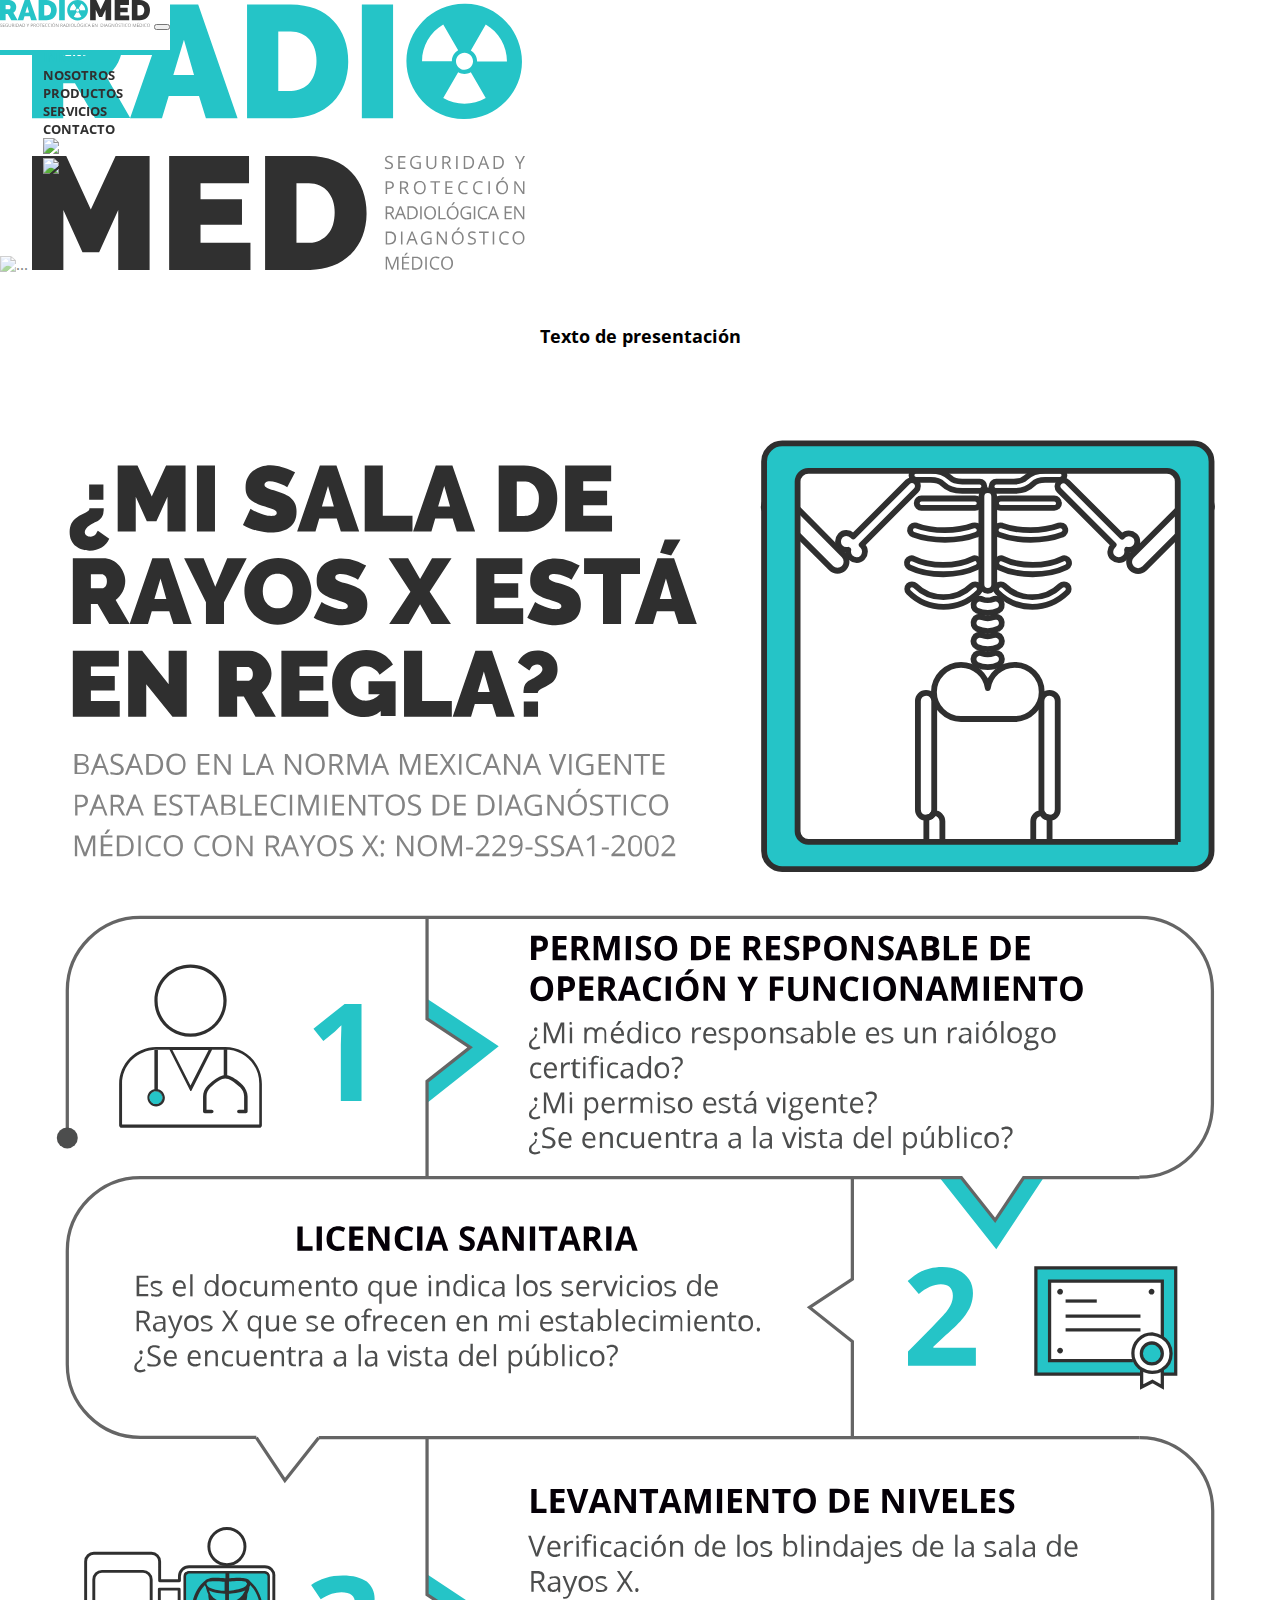
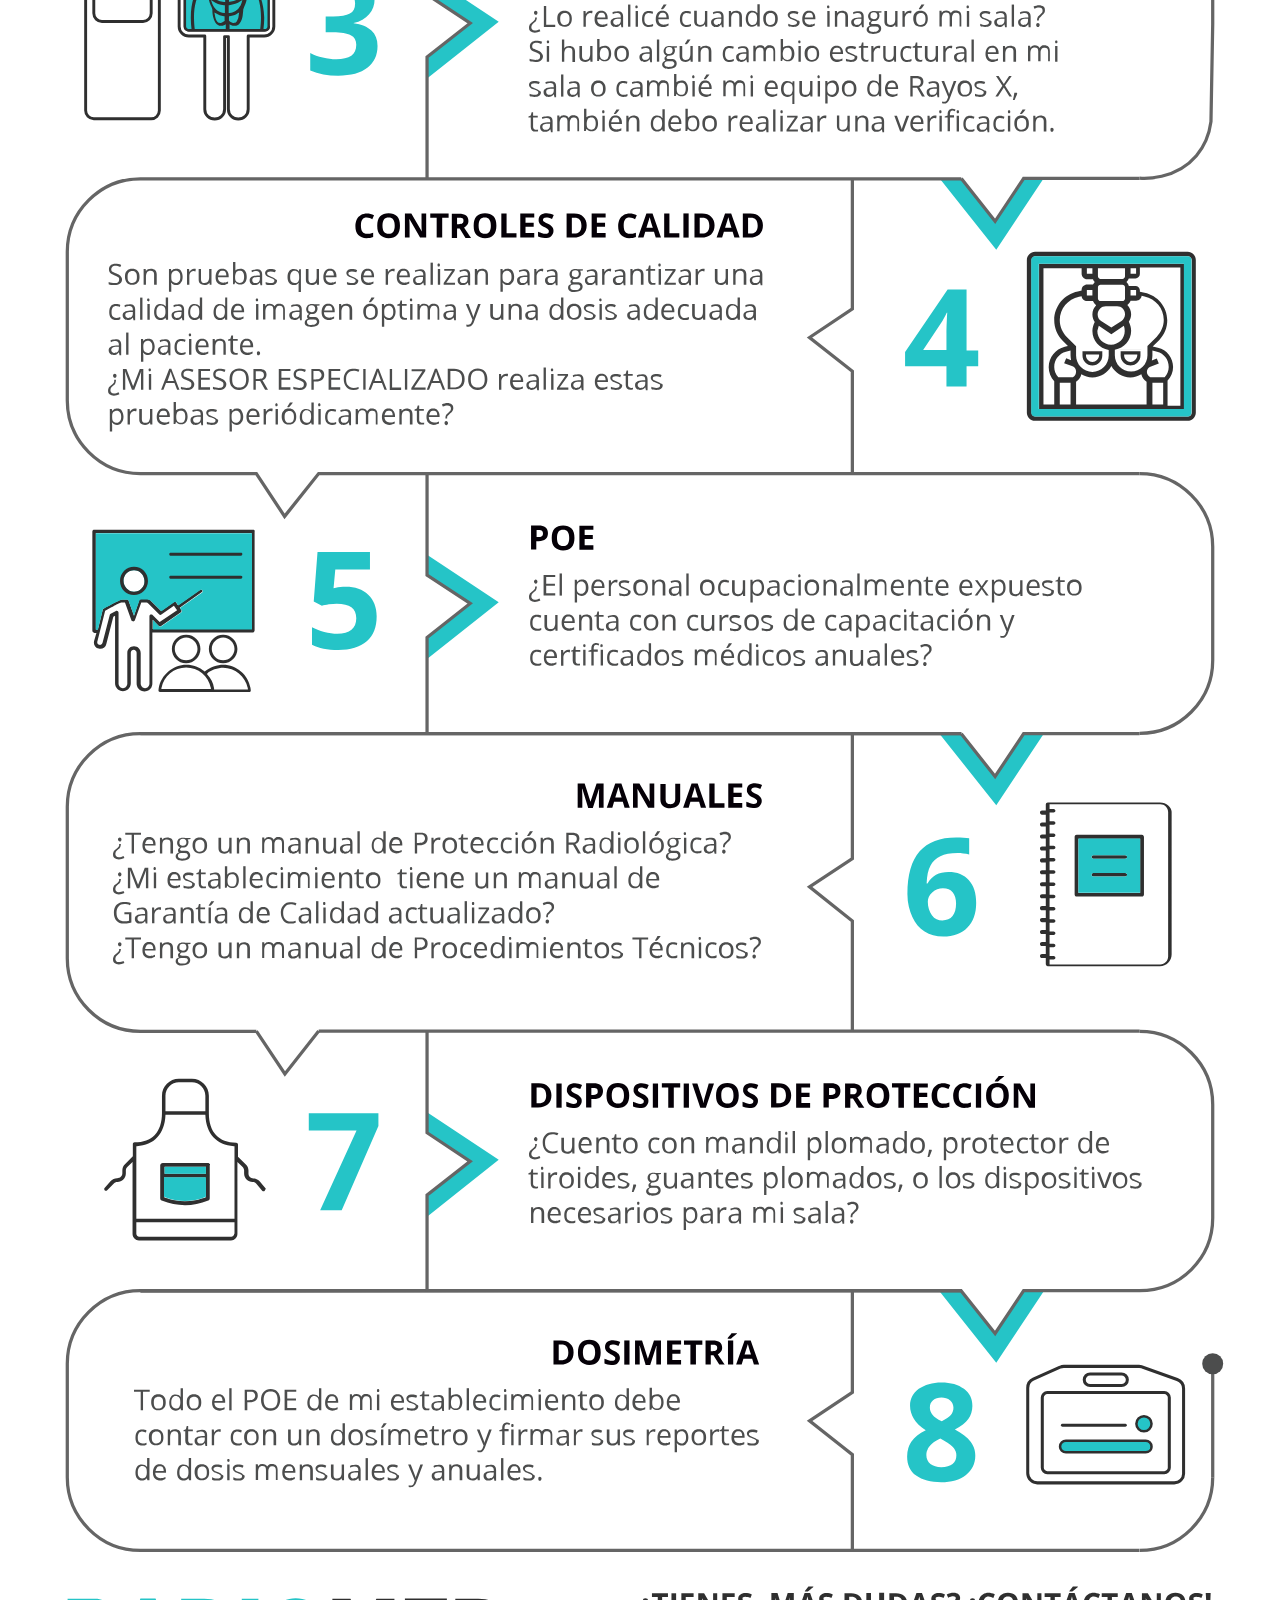
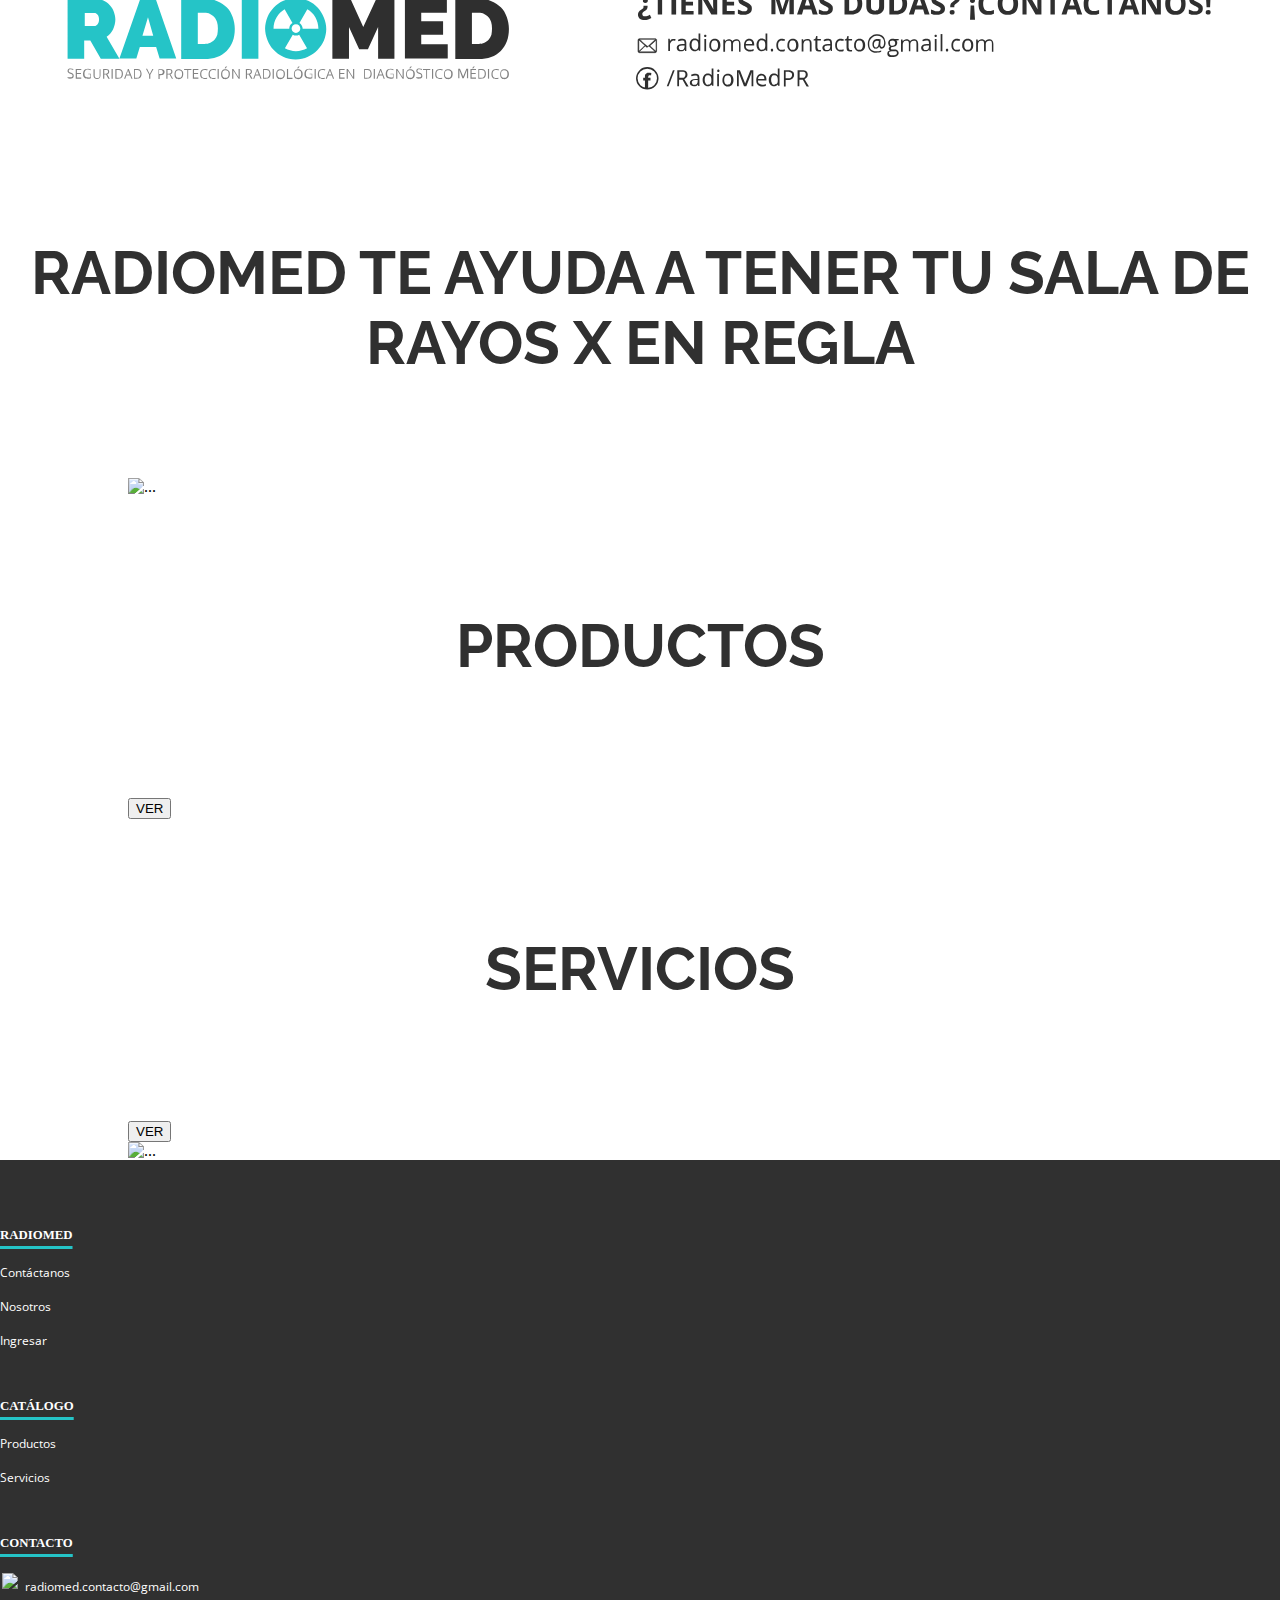
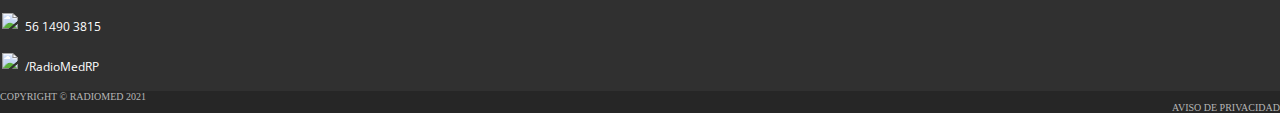
==== commit 7572b9b0: "Merge branch 'CDMXCohorte2E3:main' into mainFork" ====
--- a/index.html
+++ b/index.html
@@ -33,7 +33,7 @@
             <nav class="navbar navbar-expand-lg navbar-light navbar-body-background">
                 <a class="navbar-brand" href="index.html">
                     <!-- Inserto el logo de la empresa-->
-                    <img src="./img/logo/logo-horizontal.svg" width="150" class="d-inline-block align-top"
+                    <img src="./img/logo/logo-horizontal.svg" width="150px" class="d-inline-block align-top"
                         alt="Radiomed Seguridad y protección radiológica en diagnóstico médico">
                 </a>
 
@@ -155,75 +155,73 @@
     <button onclick="topFunction()" id="irArriba">↑</button>
     <!-- termina boton ir arriba -->
 
-
-
-    <!-- Footer -->
-    <footer class="text-center text-lg-start text-white footer-background-black">
-        <br />
-        <!-- Section: Links  -->
-        <section class="">
-            <div class="container text-center text-md-start mt-5">
-                <!-- Grid row -->
-                <div class="row mt-3">
-                    <!-- Grid column -->
-                    <div class="col-md-4 col-lg-4 col-xl-4 mx-auto mb-4">
-                        <!-- RadioMed -->
-                        <h6 class="footer-title-txt">RadioMed</h6>
-                        <p style="margin-top: auto;"><a href="./contacto.html" class="footer-link-txt">Contáctanos</a>
-                        </p>
-                        <p><a href="./acercaDe.html" class="footer-link-txt">Nosotros</a> </p>
-                        <p><a href="./iniciarSesion.html" class="footer-link-txt">Ingresar</a></p>
+   <!-- Footer -->
+   <footer class="text-center text-lg-start text-white footer-background-black">
+    <br />
+    <!-- Section: Links  -->
+    <section class="">
+        <div class="container text-center text-md-start mt-5">
+            <!-- Grid row -->
+            <div class="row mt-3">
+                <!-- Grid column -->
+                <div class="col-md-4 col-lg-4 col-xl-4 mx-auto mb-4">
+                    <!-- RadioMed -->
+                    <h6 class="footer-title-txt">RadioMed</h6>
+                    <p style="margin-top: auto;"><a href="./contacto.html" class="footer-link-txt">Contáctanos</a>
+                    </p>
+                    <p><a href="./acercaDe.html" class="footer-link-txt">Nosotros</a> </p>
+                    <p><a href="./iniciarSesion.html" class="footer-link-txt">Ingresar</a></p>
+                </div>
+                <!-- Grid column -->
+
+                <!-- Grid column -->
+                <div class="col-md-4 col-lg-4 col-xl-4 mx-auto mb-4">
+                    <!-- Catálogo -->
+                    <h6 class="footer-title-txt">Catálogo</h6>
+                    <p style="margin-top: auto;"><a href="./productos.html" class="footer-link-txt">Productos</a>
+                    </p>
+                    <p><a href="./servicios.html" class="footer-link-txt">Servicios</a></p>
+                </div>
+                <!-- Grid column -->
+
+                <!-- Grid column -->
+                <div class="col-md-4 col-lg-4 col-xl-4 mx-auto mb-4">
+                    <!-- Contacto -->
+                    <h6 class="footer-title-txt">Contacto</h6>
+                    <div class="footer-contacto">
+                        <p><a href="#!" class="footer-link-txt"> <img src="./img/icons/icons-mail.svg"
+                                    class="footer-img-icon">radiomed.contacto@gmail.com</a></p>
+                        <p><a href="#!" class="footer-link-txt"> <img src="./img/icons/icons-whastapp.svg"
+                                    class="footer-img-icon">56 1490
+                                3815</a></p>
+                        <p><a href="https://www.facebook.com/RadioMedPR" class="footer-link-txt"> <img
+                                    src="./img/icons/icons-fb.svg" class="footer-img-icon">/RadioMedRP</a></p>
                     </div>
-                    <!-- Grid column -->
-
-                    <!-- Grid column -->
-                    <div class="col-md-4 col-lg-4 col-xl-4 mx-auto mb-4">
-                        <!-- Catálogo -->
-                        <h6 class="footer-title-txt">Catálogo</h6>
-                        <p style="margin-top: auto;"><a href="./productos.html" class="footer-link-txt">Productos</a>
-                        </p>
-                        <p><a href="./servicios.html" class="footer-link-txt">Servicios</a></p>
-                    </div>
-                    <!-- Grid column -->
-
-                    <!-- Grid column -->
-                    <div class="col-md-4 col-lg-4 col-xl-4 mx-auto mb-4">
-                        <!-- Contacto -->
-                        <h6 class="footer-title-txt">Contacto</h6>
-                        <div class="footer-contacto">
-                            <p><a href="#!" class="footer-link-txt"> <img src="./img/icons/icons-mail.svg"
-                                        class="footer-img-icon">radiomed.contacto@gmail.com</a></p>
-                            <p><a href="#!" class="footer-link-txt"> <img src="./img/icons/icons-whastapp.svg"
-                                        class="footer-img-icon">56 1490
-                                    3815</a></p>
-                            <p><a href="https://www.facebook.com/RadioMedPR" class="footer-link-txt"> <img
-                                        src="./img/icons/icons-fb.svg" class="footer-img-icon">/RadioMedRP</a></p>
-                        </div>
-                    </div>
-                    <!-- Grid column -->
-                </div>
-                <!-- Grid row -->
-            </div>
-        </section>
-        <!-- Section: Links  -->
-
-        <!-- Copyright -->
-        <div class="text-center p-3 footer-link-copyright" style="background-color: rgba(0, 0, 0, 0.2)">
-            COPYRIGHT © RADIOMED 2021
-            <div class="text-right footer-link-copyright" style="text-align: right;">AVISO DE PRIVACIDAD</div>
-        </div>
-        <!-- Copyright -->
-    </footer>
-    <!-- Footer -->
-    <script src="https://code.jquery.com/jquery-3.5.1.slim.min.js"
-        integrity="sha384-DfXdz2htPH0lsSSs5nCTpuj/zy4C+OGpamoFVy38MVBnE+IbbVYUew+OrCXaRkfj"
-        crossorigin="anonymous"></script>
-    <script src="https://cdn.jsdelivr.net/npm/bootstrap@4.6.0/dist/js/bootstrap.bundle.min.js"
-        integrity="sha384-Piv4xVNRyMGpqkS2by6br4gNJ7DXjqk09RmUpJ8jgGtD7zP9yug3goQfGII0yAns"
-        crossorigin="anonymous"></script>
-    <script src="sweetalert2/dist/sweetalert2.all.min.js"></script>
-    <script src="./js/servicios.js"></script>
-    <script src="./js/irArriba.js"></script>
+                </div>
+                <!-- Grid column -->
+            </div>
+            <!-- Grid row -->
+        </div>
+    </section>
+    <!-- Section: Links  -->
+
+    <!-- Copyright -->
+    <div class="text-center p-3 footer-link-copyright" style="background-color: rgba(0, 0, 0, 0.2)">
+        COPYRIGHT © RADIOMED 2021
+        <div class="text-right" style="text-align: right;">AVISO DE PRIVACIDAD</div>
+    </div>
+    <!-- Copyright -->
+</footer>
+<!-- Footer -->
+<script src="https://code.jquery.com/jquery-3.5.1.slim.min.js"
+    integrity="sha384-DfXdz2htPH0lsSSs5nCTpuj/zy4C+OGpamoFVy38MVBnE+IbbVYUew+OrCXaRkfj"
+    crossorigin="anonymous"></script>
+<script src="https://cdn.jsdelivr.net/npm/bootstrap@4.6.0/dist/js/bootstrap.bundle.min.js"
+    integrity="sha384-Piv4xVNRyMGpqkS2by6br4gNJ7DXjqk09RmUpJ8jgGtD7zP9yug3goQfGII0yAns"
+    crossorigin="anonymous"></script>
+<script src="node_modules/sweetalert2/dist/sweetalert2.all.min.js"></script>
+<script src="./js/carrito.js"></script>
+
 </body>
 
 </html>--- a/styles/main.css
+++ b/styles/main.css
@@ -1,8 +1,8 @@
 :root {
     --azul :#25c4c7;
     --negro: #303030;
-    --gris: #b6b6b6; 
-} 
+    --gris: #b6b6b6;
+}
 body{
     display: contents;
 }
@@ -42,7 +42,7 @@
     font-family: "Raleway";
     color: var(--negro);
     text-align: center;
-    text-transform: uppercase; 
+    text-transform: uppercase;
 
 }
 
@@ -89,7 +89,7 @@
     font-weight: 700;
     color: var(--negro);
     text-transform: uppercase;
-    padding: 0px;
+    padding: 3px;
     font-size: .8em;
 }
 
@@ -115,7 +115,7 @@
 
 li{
     list-style: none;
-    font-size: 13px;
+    /* font-size: 13px; */
 }
 
 .container-bios{
@@ -166,7 +166,7 @@
 
 .container-fullvw{
     margin: 50px auto 50px auto;
-    
+
 }
 
 .card{
@@ -185,7 +185,7 @@
 .footer-background-black{
     background-color: var(--negro);
     }
-    
+
 .footer-link-txt{
     color:white;
     font-size: 12px;
@@ -279,7 +279,7 @@
     flex-direction: column;
 }
 /* .footer-link-txt{
-    
+
     visibility: collapse;
 } */
 
@@ -326,7 +326,7 @@
         background-color: white!important;
         z-index: 8!important;
     }
-    
+
 }
 
 /* FORMULARIO DE CONTACTO Chrome, Safari, Edge, Opera */
@@ -343,6 +343,8 @@
 
 /*Formulario admin*/
 .adminForm{
-    border: gray 1px solid;
-    border-radius: 25px;
-}
+    border: var(--gris) 1px solid;
+    border-radius: 10px;
+    padding: 10px;
+    margin: auto;
+}
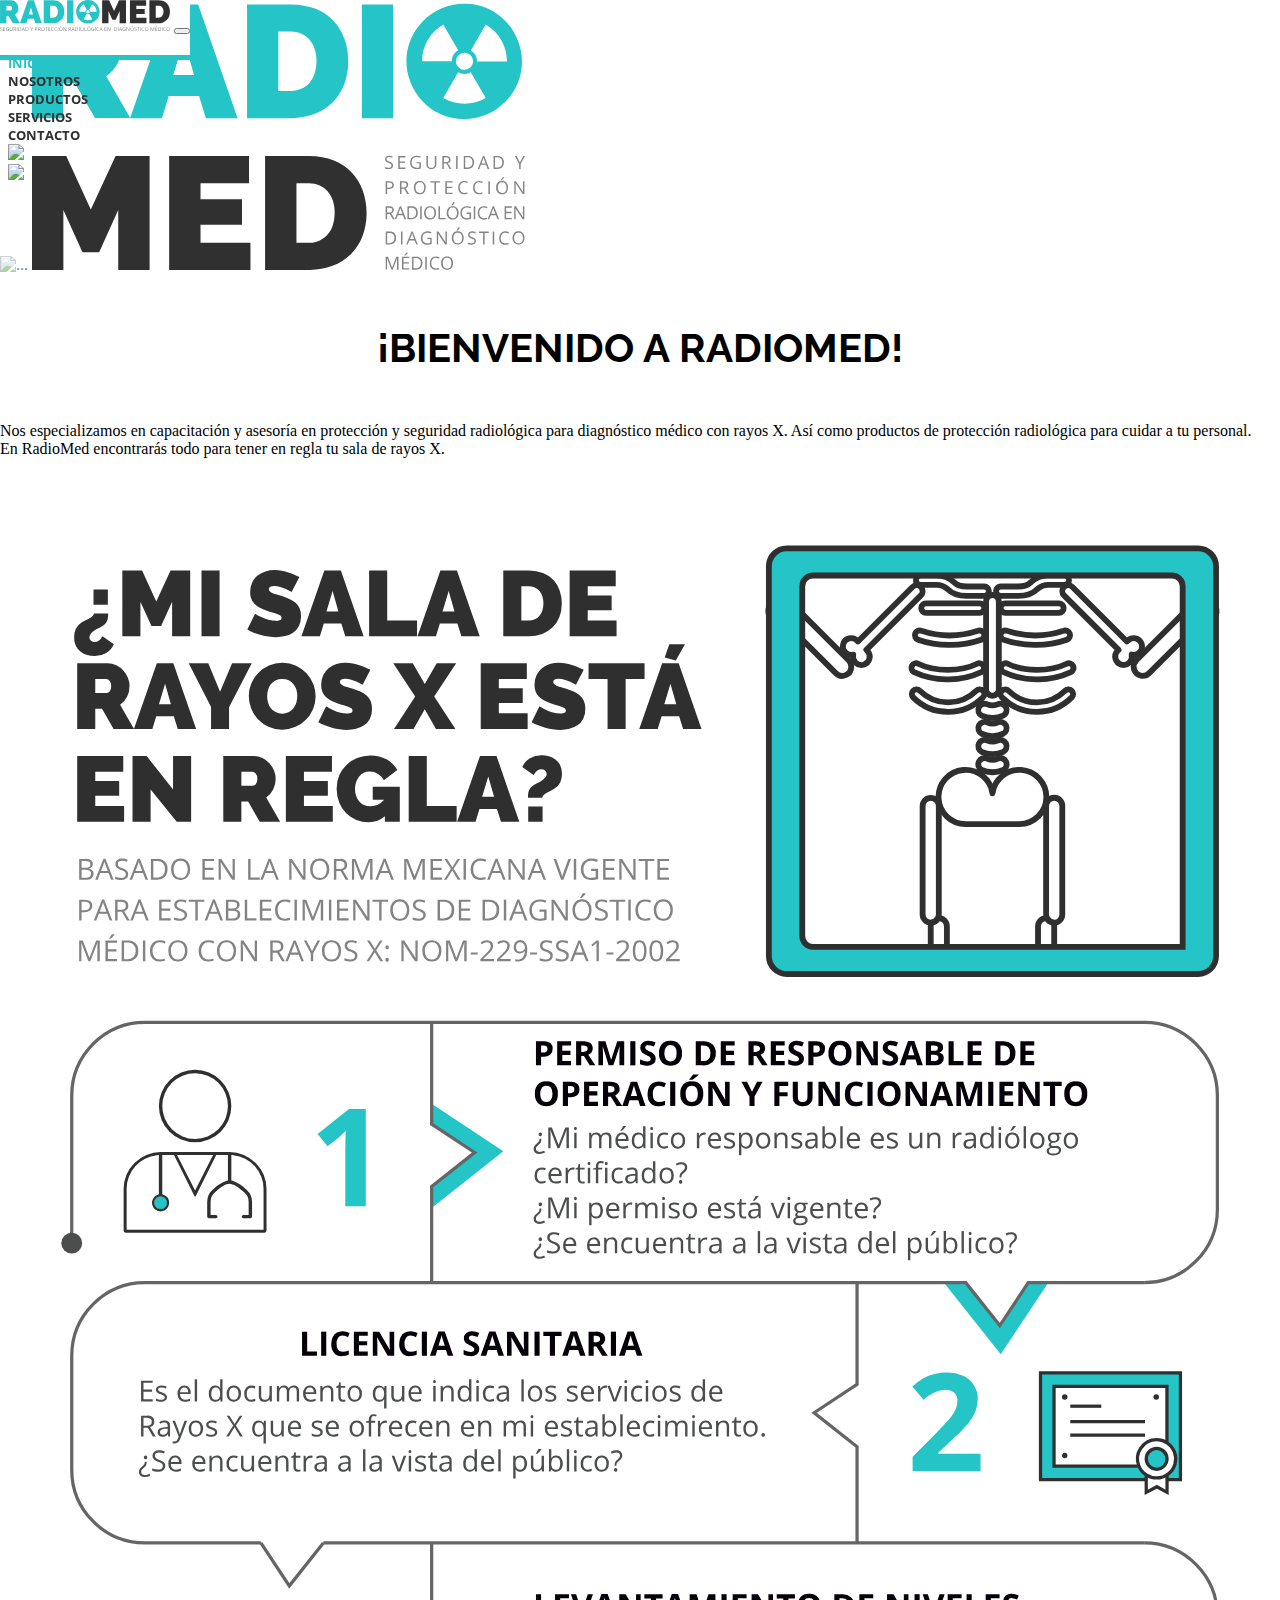
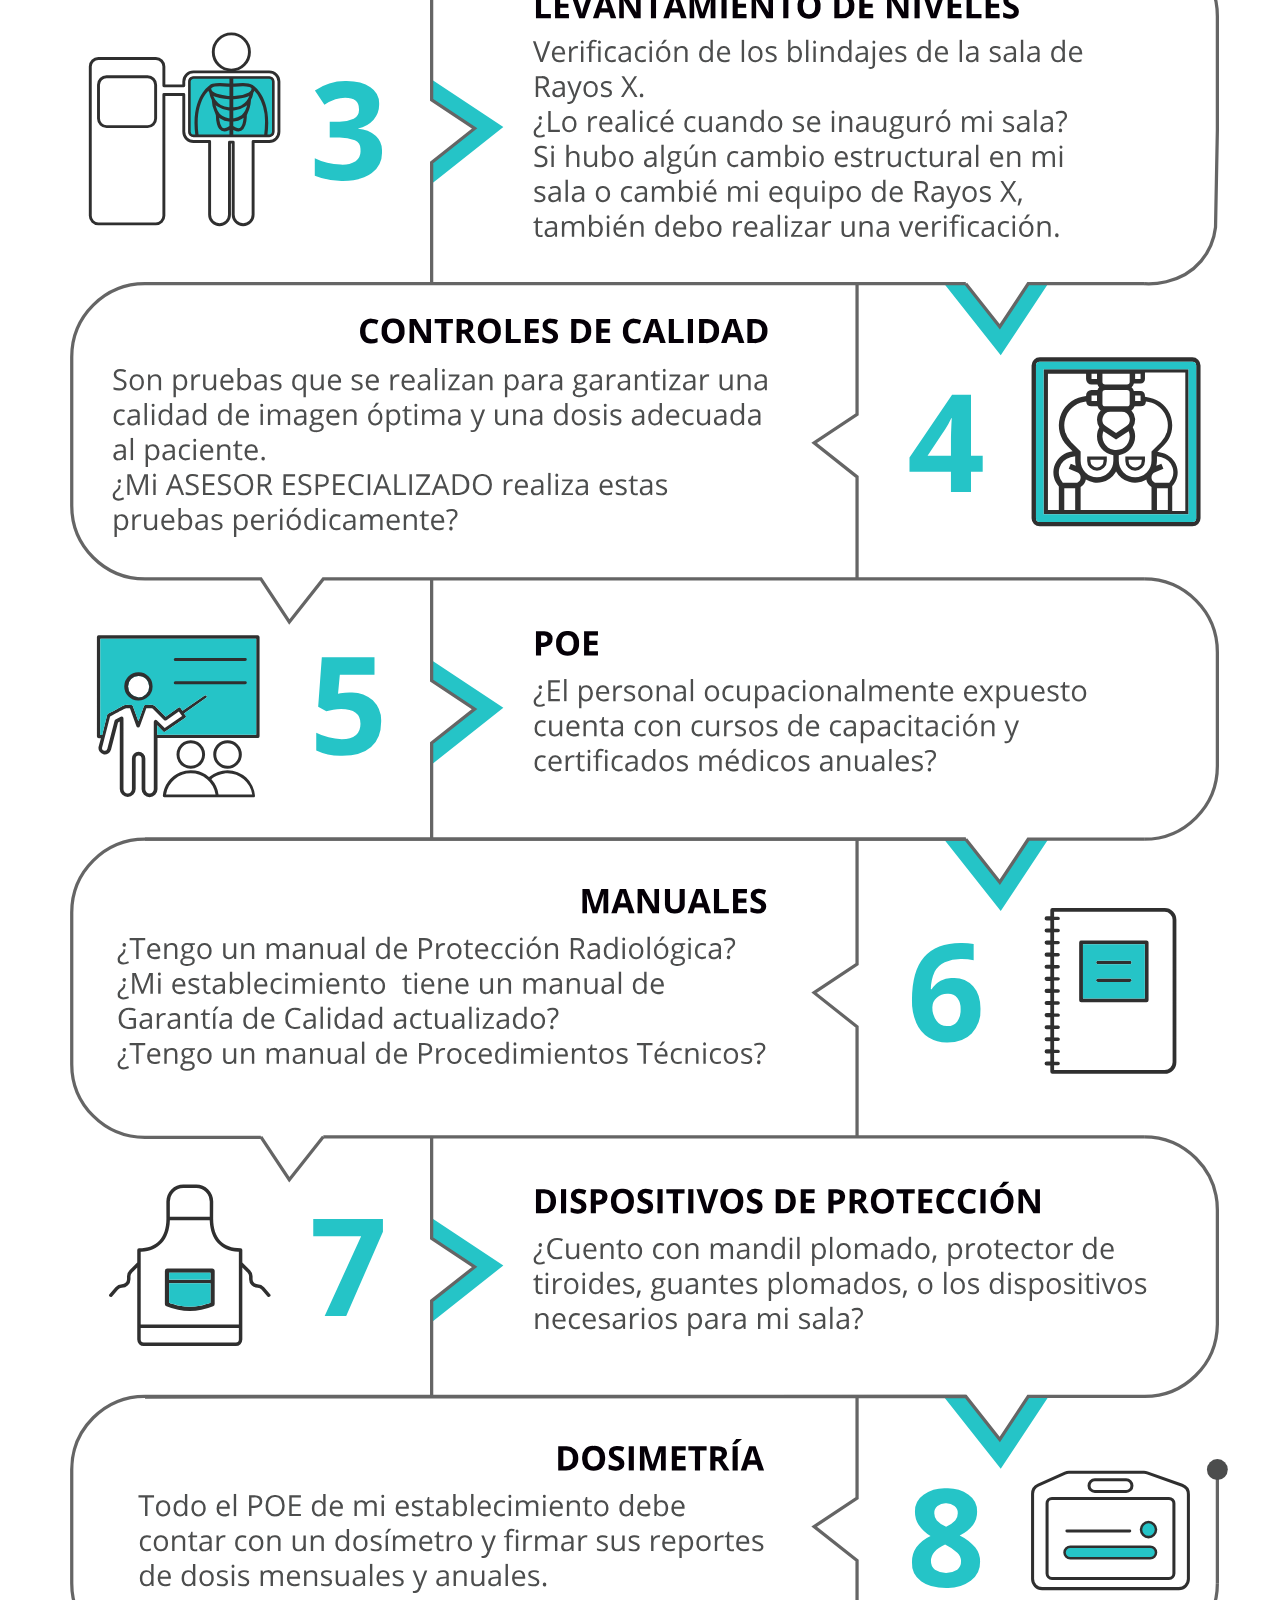
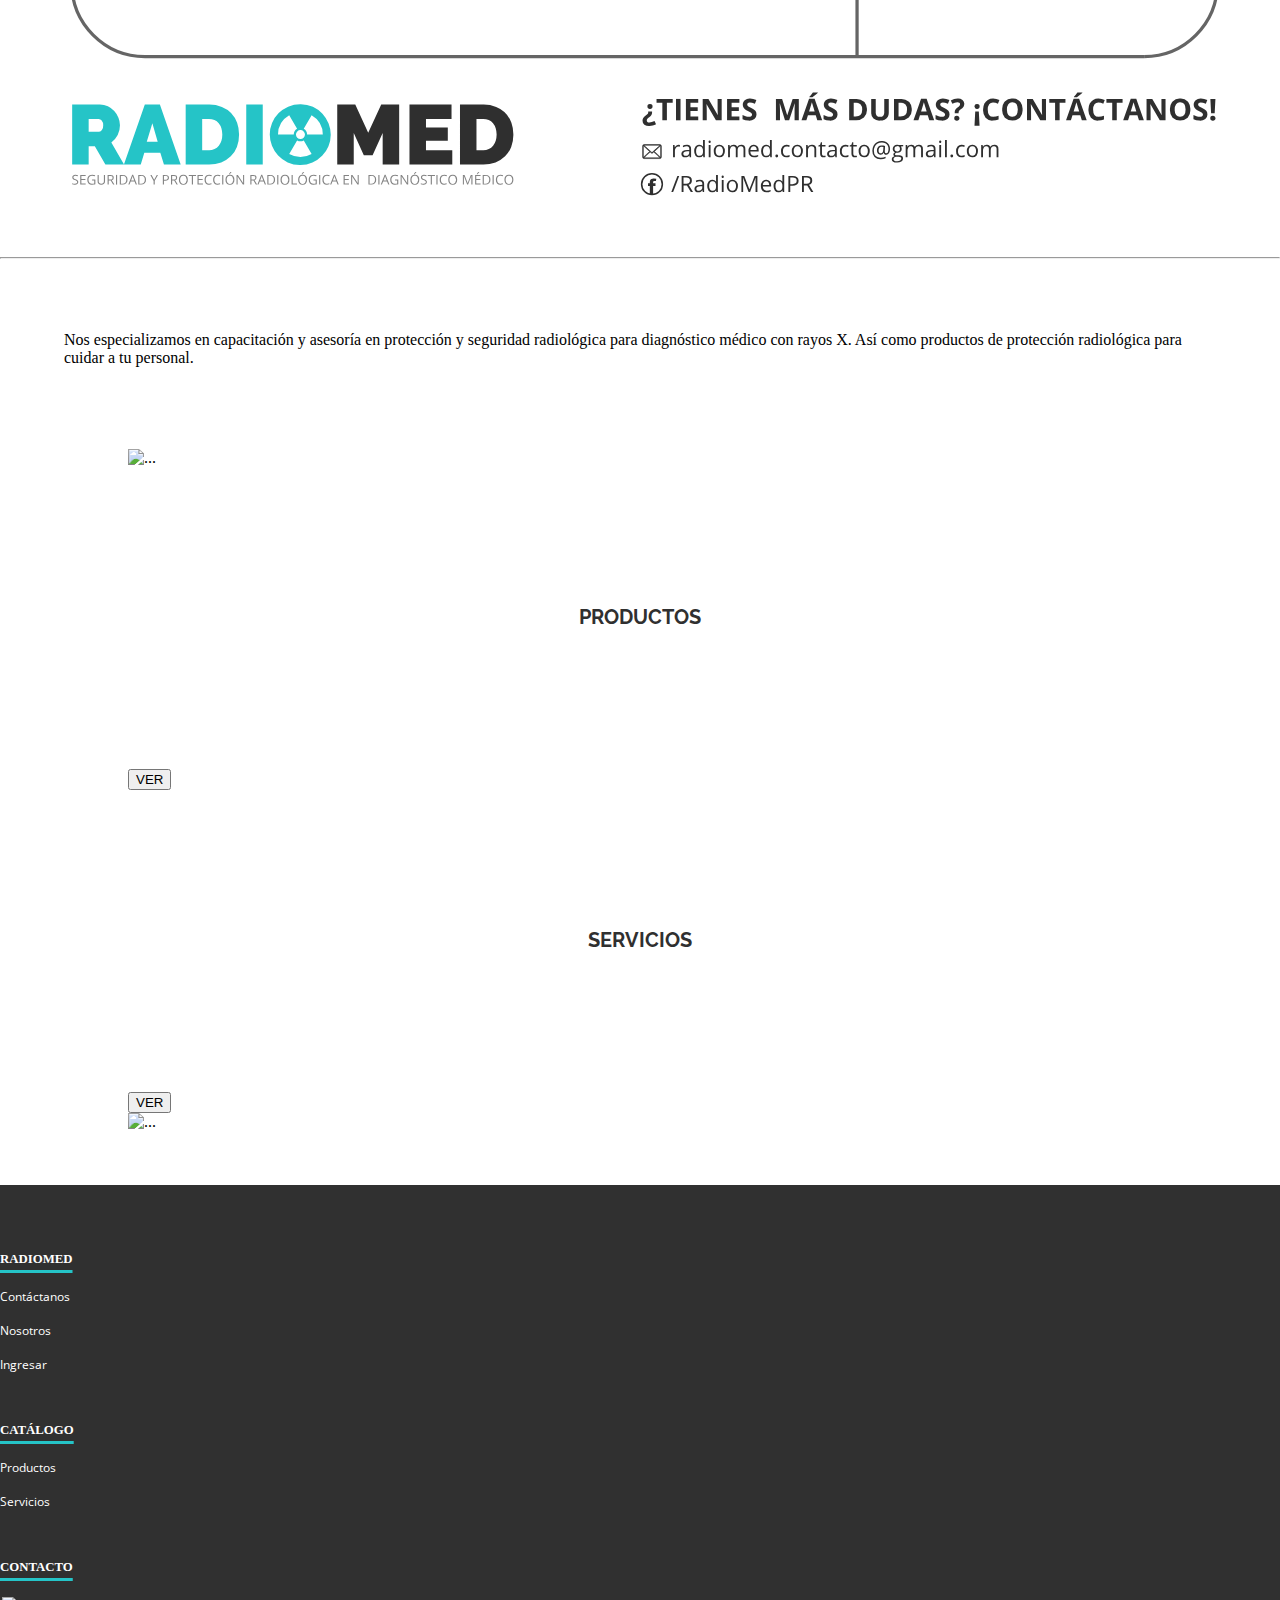
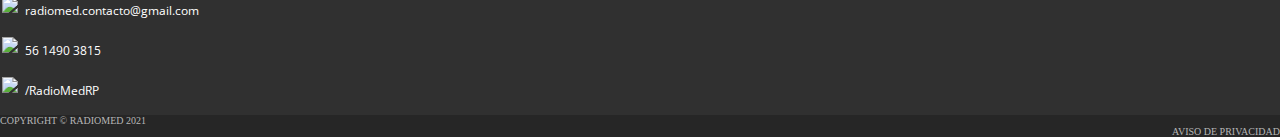
==== commit 9863d911: "Prueba de cambios para hacer deploy" ====
--- a/index.html
+++ b/index.html
@@ -5,6 +5,7 @@
     <meta charset="UTF-8">
     <meta http-equiv="X-UA-Compatible" content="IE=edge">
     <meta name="viewport" content="width=device-width, initial-scale=1.0">
+    <link rel="shortcut icon" href="img/logo/logo.svg">
 
     <!-- Font families-->
     <link rel="preconnect" href="https://fonts.googleapis.com">
@@ -18,14 +19,9 @@
     <link rel="stylesheet" href="./styles/main.css">
 
     <title>RadioMed | inicio</title>
-
-
 </head>
 
-
-
 <body>
-
     <!--Nav bar -->
     <div class="container-fluid barra-navegacion">
         <div class="nav-blue-bar">
@@ -33,7 +29,7 @@
             <nav class="navbar navbar-expand-lg navbar-light navbar-body-background">
                 <a class="navbar-brand" href="index.html">
                     <!-- Inserto el logo de la empresa-->
-                    <img src="./img/logo/logo-horizontal.svg" width="150px" class="d-inline-block align-top"
+                    <img src="./img/logo/logo-horizontal.svg" width="170px" class="d-inline-block align-top"
                         alt="Radiomed Seguridad y protección radiológica en diagnóstico médico">
                 </a>
 
@@ -81,13 +77,25 @@
     </div> <!-- Termina el container fluid, hora de alinear todo-->
     <!--Nav bar -->
 
-    <!-- texto de presentación -->
+
     <div class="card bg-light text-white">
         <img src="./img/img-main.jpg" class="card-img" alt="...">
         <img src="./img/logo/logo.svg" class="card-img-overlay header-img div-centered">
     </div>
     <div class="container-fullvw div-centered">
-        <h3> Texto de presentación</h3>
+
+        <!-- texto de presentación -->
+        <div class="col-9 div-centered">
+            <h2>¡Bienvenido a RadioMed! </h2>
+            <div class="container--texto-presentacion">
+                <br>
+                Nos especializamos en capacitación y asesoría en protección y seguridad 
+                radiológica para diagnóstico médico con rayos X. Así como productos de 
+                protección radiológica para cuidar a tu personal.
+                <br>
+                En RadioMed encontrarás todo para tener en regla tu sala de rayos X.
+            </div>
+        </div>
     </div>
     <!-- Termina texto de presentación -->
 
@@ -97,16 +105,18 @@
     </div>
     <!-- termina infografia -->
 
-    <!-- texto H1 -->
-    <div class="container">
-        <div class="row mt-5">
-            <div class="col-lg-12 col-12">
-
-                <h1>RADIOMED TE AYUDA A TENER TU SALA DE RAYOS X EN REGLA</h1>
-            </div>
-        </div>
-    </div>
-    <!-- Termina texto H1 -->
+    <hr>
+    <!-- texto para invitar a revisar catalogo -->
+    <div class="col-9 container--texto-presentacion div-centered" style="padding: 5%;">
+        Nos especializamos en capacitación y asesoría en protección y seguridad 
+        radiológica para diagnóstico médico con rayos X. Así como productos de 
+        protección radiológica para cuidar a tu personal.
+        <br>
+        <br>
+    </div>
+
+    <!-- Termina texto para invitar a revisar catalogo -->
+
     <!-- container de link a productos  -->
     <div class="container-bios div-centered" style="width: 80%;">
         <div class="card mb-3">
@@ -154,73 +164,77 @@
     <!-- boton ir arriba -->
     <button onclick="topFunction()" id="irArriba">↑</button>
     <!-- termina boton ir arriba -->
-
-   <!-- Footer -->
-   <footer class="text-center text-lg-start text-white footer-background-black">
-    <br />
-    <!-- Section: Links  -->
-    <section class="">
-        <div class="container text-center text-md-start mt-5">
-            <!-- Grid row -->
-            <div class="row mt-3">
-                <!-- Grid column -->
-                <div class="col-md-4 col-lg-4 col-xl-4 mx-auto mb-4">
-                    <!-- RadioMed -->
-                    <h6 class="footer-title-txt">RadioMed</h6>
-                    <p style="margin-top: auto;"><a href="./contacto.html" class="footer-link-txt">Contáctanos</a>
-                    </p>
-                    <p><a href="./acercaDe.html" class="footer-link-txt">Nosotros</a> </p>
-                    <p><a href="./iniciarSesion.html" class="footer-link-txt">Ingresar</a></p>
-                </div>
-                <!-- Grid column -->
-
-                <!-- Grid column -->
-                <div class="col-md-4 col-lg-4 col-xl-4 mx-auto mb-4">
-                    <!-- Catálogo -->
-                    <h6 class="footer-title-txt">Catálogo</h6>
-                    <p style="margin-top: auto;"><a href="./productos.html" class="footer-link-txt">Productos</a>
-                    </p>
-                    <p><a href="./servicios.html" class="footer-link-txt">Servicios</a></p>
-                </div>
-                <!-- Grid column -->
-
-                <!-- Grid column -->
-                <div class="col-md-4 col-lg-4 col-xl-4 mx-auto mb-4">
-                    <!-- Contacto -->
-                    <h6 class="footer-title-txt">Contacto</h6>
-                    <div class="footer-contacto">
-                        <p><a href="#!" class="footer-link-txt"> <img src="./img/icons/icons-mail.svg"
-                                    class="footer-img-icon">radiomed.contacto@gmail.com</a></p>
-                        <p><a href="#!" class="footer-link-txt"> <img src="./img/icons/icons-whastapp.svg"
-                                    class="footer-img-icon">56 1490
-                                3815</a></p>
-                        <p><a href="https://www.facebook.com/RadioMedPR" class="footer-link-txt"> <img
-                                    src="./img/icons/icons-fb.svg" class="footer-img-icon">/RadioMedRP</a></p>
-                    </div>
-                </div>
-                <!-- Grid column -->
-            </div>
-            <!-- Grid row -->
-        </div>
-    </section>
-    <!-- Section: Links  -->
-
-    <!-- Copyright -->
-    <div class="text-center p-3 footer-link-copyright" style="background-color: rgba(0, 0, 0, 0.2)">
-        COPYRIGHT © RADIOMED 2021
-        <div class="text-right" style="text-align: right;">AVISO DE PRIVACIDAD</div>
-    </div>
-    <!-- Copyright -->
-</footer>
-<!-- Footer -->
-<script src="https://code.jquery.com/jquery-3.5.1.slim.min.js"
-    integrity="sha384-DfXdz2htPH0lsSSs5nCTpuj/zy4C+OGpamoFVy38MVBnE+IbbVYUew+OrCXaRkfj"
-    crossorigin="anonymous"></script>
-<script src="https://cdn.jsdelivr.net/npm/bootstrap@4.6.0/dist/js/bootstrap.bundle.min.js"
-    integrity="sha384-Piv4xVNRyMGpqkS2by6br4gNJ7DXjqk09RmUpJ8jgGtD7zP9yug3goQfGII0yAns"
-    crossorigin="anonymous"></script>
-<script src="node_modules/sweetalert2/dist/sweetalert2.all.min.js"></script>
-<script src="./js/carrito.js"></script>
+   
+    <br>
+    <br>
+    <br>
+
+    <!-- Footer -->
+    <footer class="text-center text-lg-start text-white footer-background-black">
+        <br />
+        <!-- Section: Links  -->
+        <section class="">
+            <div class="container text-center text-md-start mt-5">
+                <!-- Grid row -->
+                <div class="row mt-3">
+                    <!-- Grid column -->
+                    <div class="col-md-4 col-lg-4 col-xl-4 mx-auto mb-4">
+                        <!-- RadioMed -->
+                        <h6 class="footer-title-txt">RadioMed</h6>
+                        <p style="margin-top: auto;"><a href="./contacto.html" class="footer-link-txt">Contáctanos</a>
+                        </p>
+                        <p><a href="./acercaDe.html" class="footer-link-txt">Nosotros</a> </p>
+                        <p><a href="./iniciarSesion.html" class="footer-link-txt">Ingresar</a></p>
+                    </div>
+                    <!-- Grid column -->
+
+                    <!-- Grid column -->
+                    <div class="col-md-4 col-lg-4 col-xl-4 mx-auto mb-4">
+                        <!-- Catálogo -->
+                        <h6 class="footer-title-txt">Catálogo</h6>
+                        <p style="margin-top: auto;"><a href="./productos.html" class="footer-link-txt">Productos</a>
+                        </p>
+                        <p><a href="./servicios.html" class="footer-link-txt">Servicios</a></p>
+                    </div>
+                    <!-- Grid column -->
+
+                    <!-- Grid column -->
+                    <div class="col-md-4 col-lg-4 col-xl-4 mx-auto mb-4">
+                        <!-- Contacto -->
+                        <h6 class="footer-title-txt">Contacto</h6>
+                        <div class="footer-contacto">
+                            <p><a href="#!" class="footer-link-txt"> <img src="./img/icons/icons-mail.svg"
+                                        class="footer-img-icon">radiomed.contacto@gmail.com</a></p>
+                            <p><a href="#!" class="footer-link-txt"> <img src="./img/icons/icons-whastapp.svg"
+                                        class="footer-img-icon">56 1490
+                                    3815</a></p>
+                            <p><a href="https://www.facebook.com/RadioMedPR" class="footer-link-txt"> <img
+                                        src="./img/icons/icons-FB.svg" class="footer-img-icon">/RadioMedRP</a></p>
+                        </div>
+                    </div>
+                    <!-- Grid column -->
+                </div>
+                <!-- Grid row -->
+            </div>
+        </section>
+        <!-- Section: Links  -->
+
+        <!-- Copyright -->
+        <div class="text-center p-3 footer-link-copyright" style="background-color: rgba(0, 0, 0, 0.2)">
+            COPYRIGHT © RADIOMED 2021
+            <div class="text-right" style="text-align: right;">AVISO DE PRIVACIDAD</div>
+        </div>
+        <!-- Copyright -->
+    </footer>
+    <!-- Footer -->
+    <script src="https://code.jquery.com/jquery-3.5.1.slim.min.js"
+        integrity="sha384-DfXdz2htPH0lsSSs5nCTpuj/zy4C+OGpamoFVy38MVBnE+IbbVYUew+OrCXaRkfj"
+        crossorigin="anonymous"></script>
+    <script src="https://cdn.jsdelivr.net/npm/bootstrap@4.6.0/dist/js/bootstrap.bundle.min.js"
+        integrity="sha384-Piv4xVNRyMGpqkS2by6br4gNJ7DXjqk09RmUpJ8jgGtD7zP9yug3goQfGII0yAns"
+        crossorigin="anonymous"></script>
+    <script src="node_modules/sweetalert2/dist/sweetalert2.all.min.js"></script>
+    <script src="./js/irArriba.js"></script>
 
 </body>
 
--- a/styles/main.css
+++ b/styles/main.css
@@ -3,6 +3,7 @@
     --negro: #303030;
     --gris: #b6b6b6;
 }
+
 body{
     display: contents;
 }
@@ -21,8 +22,7 @@
 
 h2{
     font-family: "Raleway";
-    font-size: 45px;
-    color: var(--azul);
+    font-size: 40px;
     text-align: center;
     text-transform: uppercase;
 }
@@ -71,17 +71,18 @@
 
 .navbar-body-background{
     background-color: white;
-    height: 50px;
+    height: 55px;
 }
 
 .nav-blue-bar{
     background-color: var(--azul);
     width: 100%;
-    height: 55px;
+    height: 60px;
 }
 
 .navbar-img-icon{
-    width: 15px;
+    width: 18px;
+
 }
 
 .navbar-light .navbar-nav .nav-link{
@@ -90,7 +91,9 @@
     color: var(--negro);
     text-transform: uppercase;
     padding: 3px;
-    font-size: .8em;
+    font-size: 1em;
+    padding: .5rem;
+
 }
 
 .navbar-light .navbar-nav .active>.nav-link, .navbar-light .navbar-nav .nav-link.active, .navbar-light .navbar-nav .nav-link.show, .navbar-light .navbar-nav .show>.nav-link{
@@ -113,10 +116,6 @@
     color:var(--gris);
 }
 
-li{
-    list-style: none;
-    /* font-size: 13px; */
-}
 
 .container-bios{
     margin-top: 30px;
@@ -156,7 +155,6 @@
     width: 36vw;
     height: 380px;
     object-fit: cover;
-
 }
 
 .row{
@@ -174,6 +172,7 @@
 }
 .card-title {
     height: 100px;
+    font-size: 20px;
 }
 
 .card-img-top{
@@ -181,6 +180,9 @@
     margin: auto;
 }
 
+.contenedor{
+    z-index: 0;
+}
 
 .footer-background-black{
     background-color: var(--negro);
@@ -265,7 +267,7 @@
     }
 }
 
-@media (max-width: 640px){
+@media (max-width: 600px){
  h1{
     font-family: 'Raleway', sans-serif;
     color: var(--negro);
@@ -278,16 +280,14 @@
  .navbar-nav {
     flex-direction: column;
 }
+
+
 /* .footer-link-txt{
 
     visibility: collapse;
 } */
 
-.container-img-bios{
-    width: 100%;
-    object-fit: cover;
-    height: 90vw;
-}
+
 
 .container-img-square{
     width: 100%;
@@ -305,6 +305,9 @@
     height: 20vh;
 }
 }
+
+
+
 @media (max-width: 992px) {
 
     .nav-ba{
@@ -313,6 +316,7 @@
         justify-content: center;
         text-align: center;
         margin-left: 0;
+        z-index: 8!important;
     }
     .navbar-link-text{
         background-color: white;
@@ -324,7 +328,17 @@
     }
     .nav-item{
         background-color: white!important;
-        z-index: 8!important;
+    }
+
+    .container-img-bios{
+        width: 100%;
+        object-fit: cover;
+        height: 60vw;
+    }
+
+    .container-img-square{
+        width: 100%;
+        height : auto;
     }
 
 }
@@ -348,3 +362,22 @@
     padding: 10px;
     margin: auto;
 }
+
+.btn-add{
+    border: 2px solid var(--negro);
+    margin: 20px;
+    width: 100%;
+}
+
+.form-contrasena-olvidada{
+    color: var(--gris);
+    text-decoration: underline;
+}
+
+ul{
+    display: inline;
+    font-size: small;
+    list-style: none;
+
+}
+
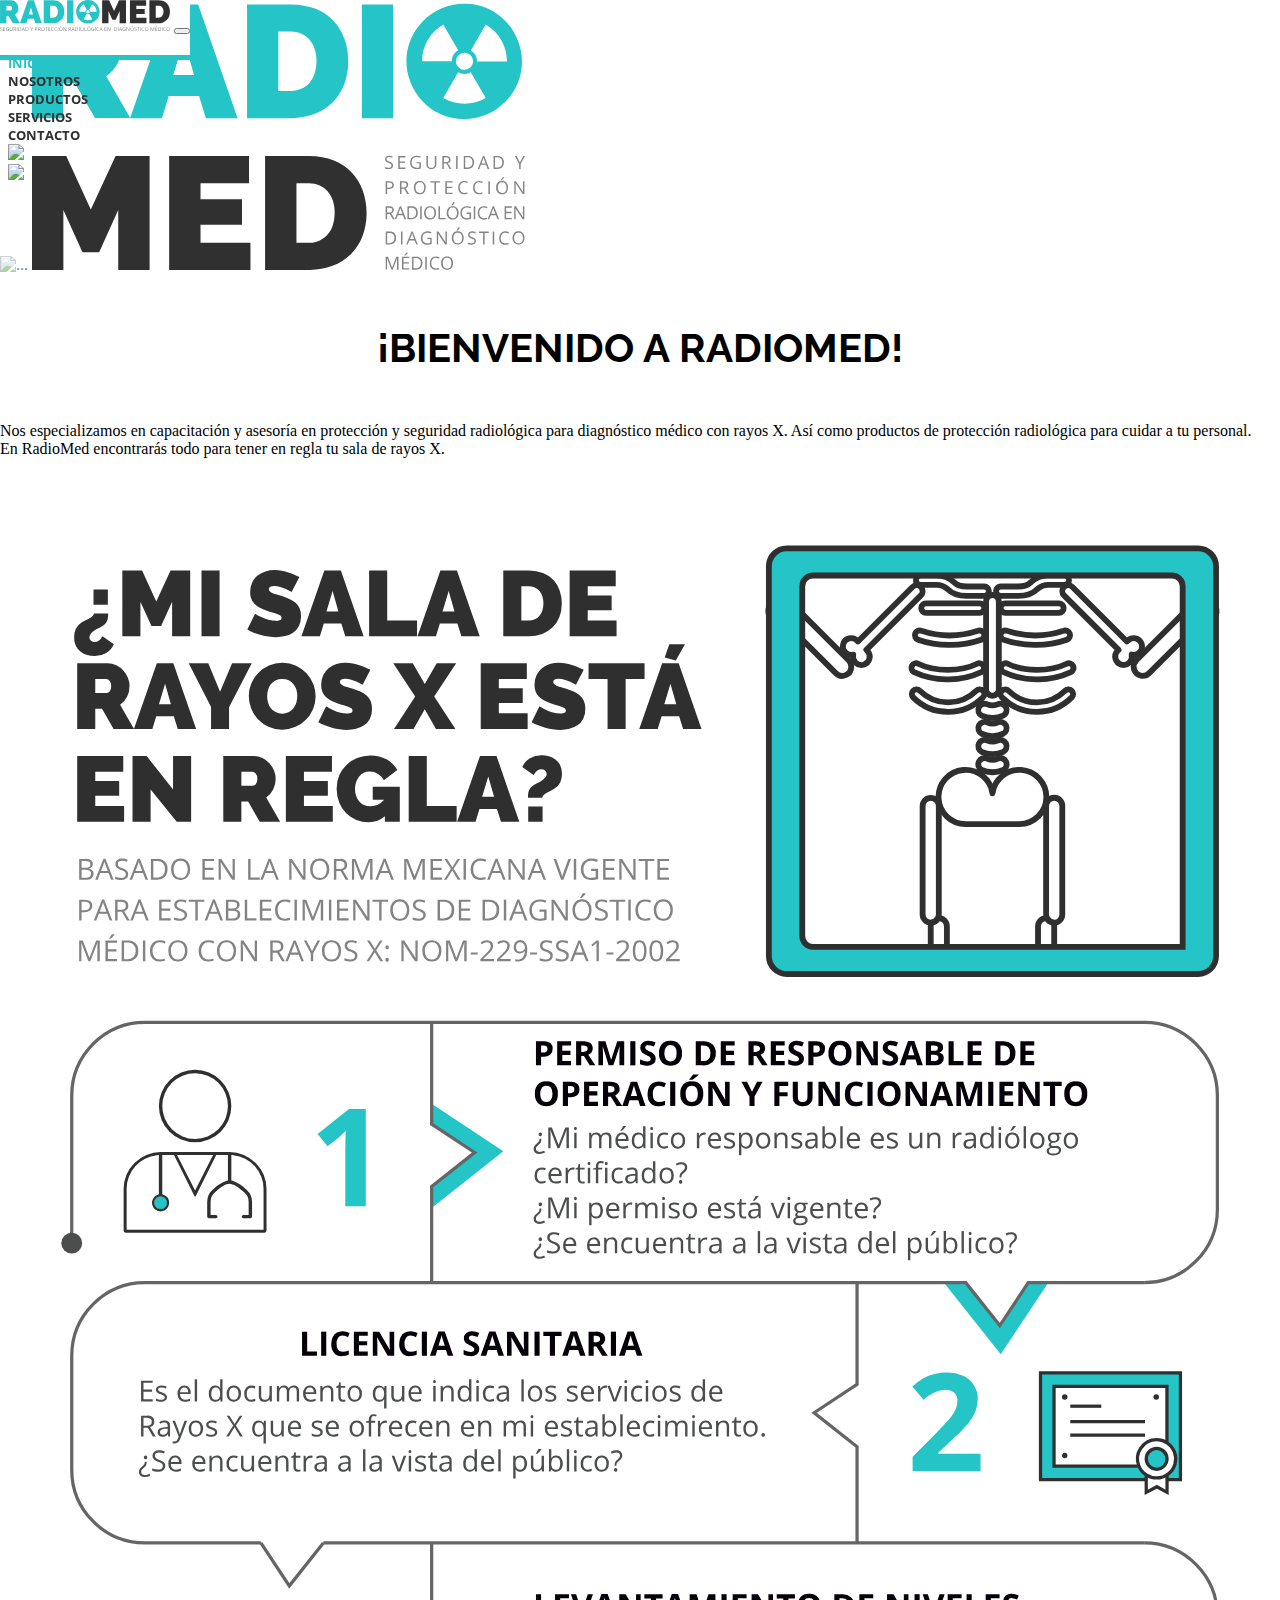
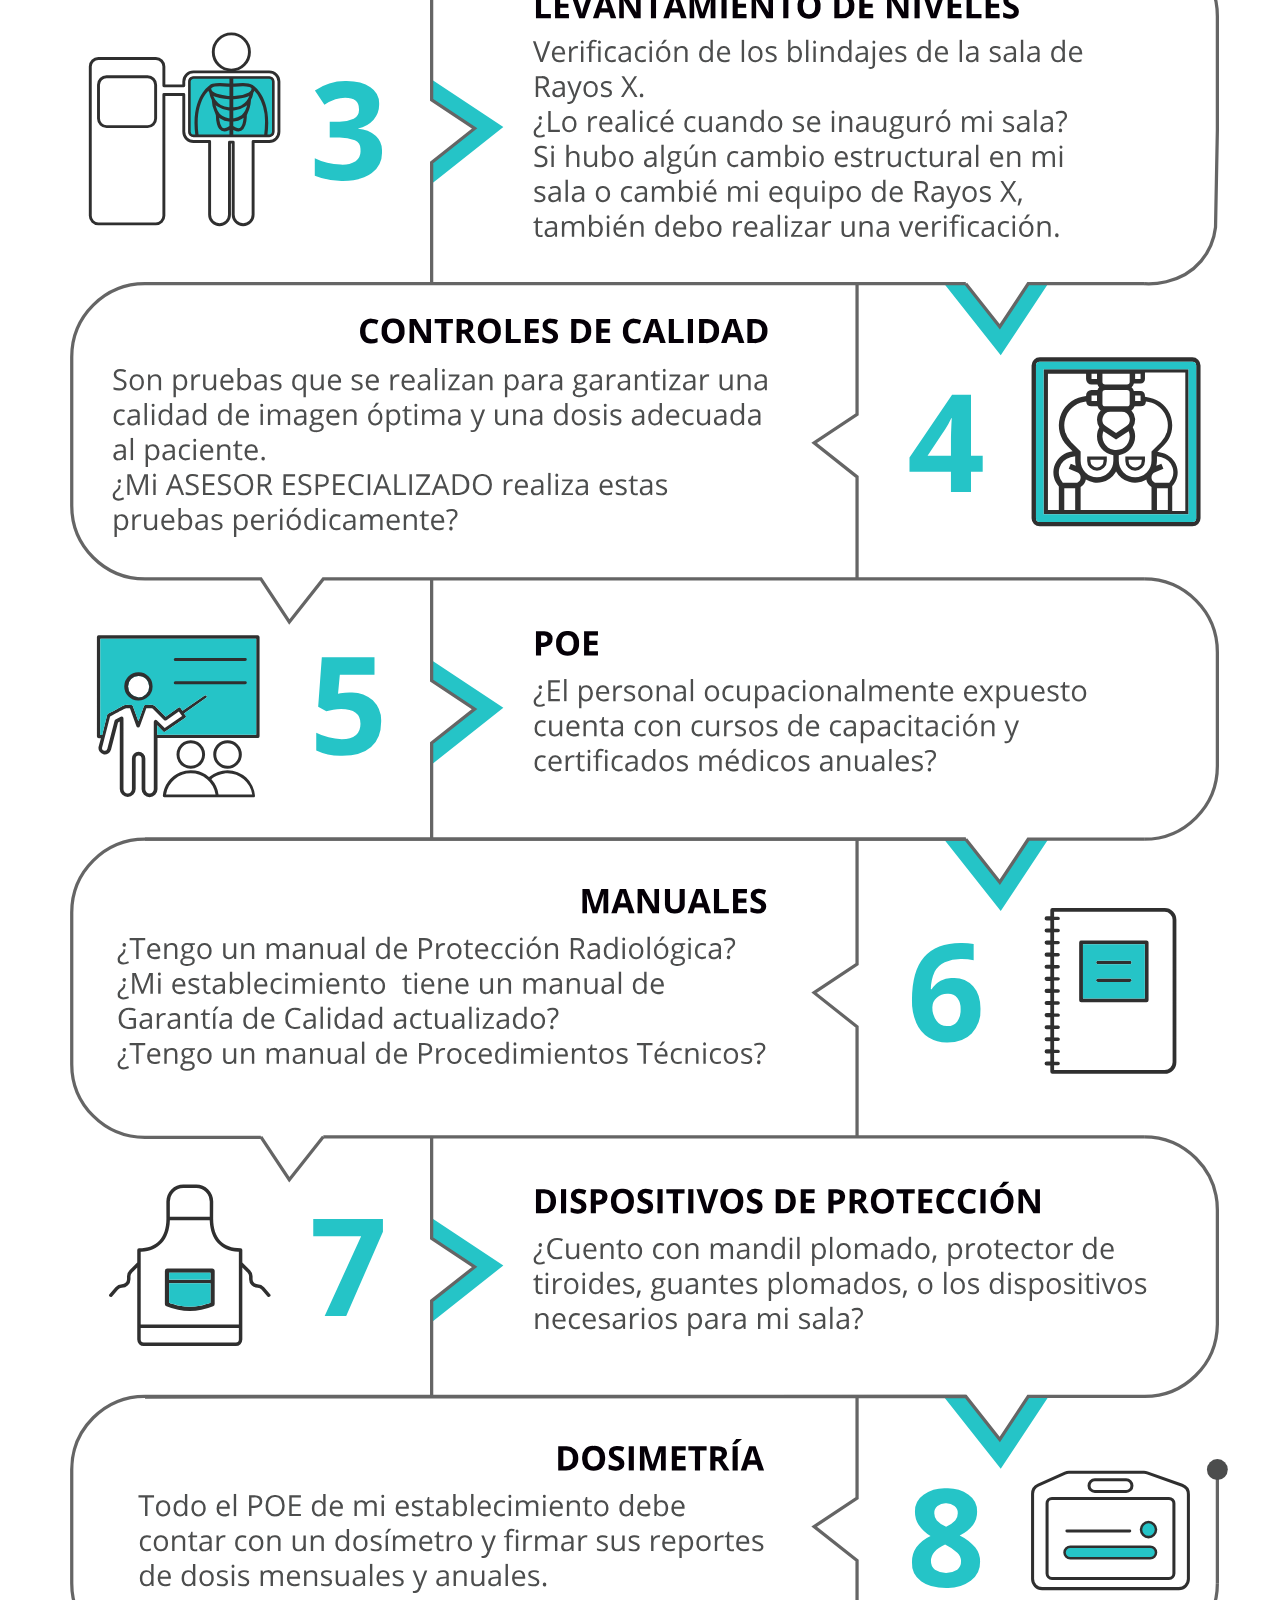
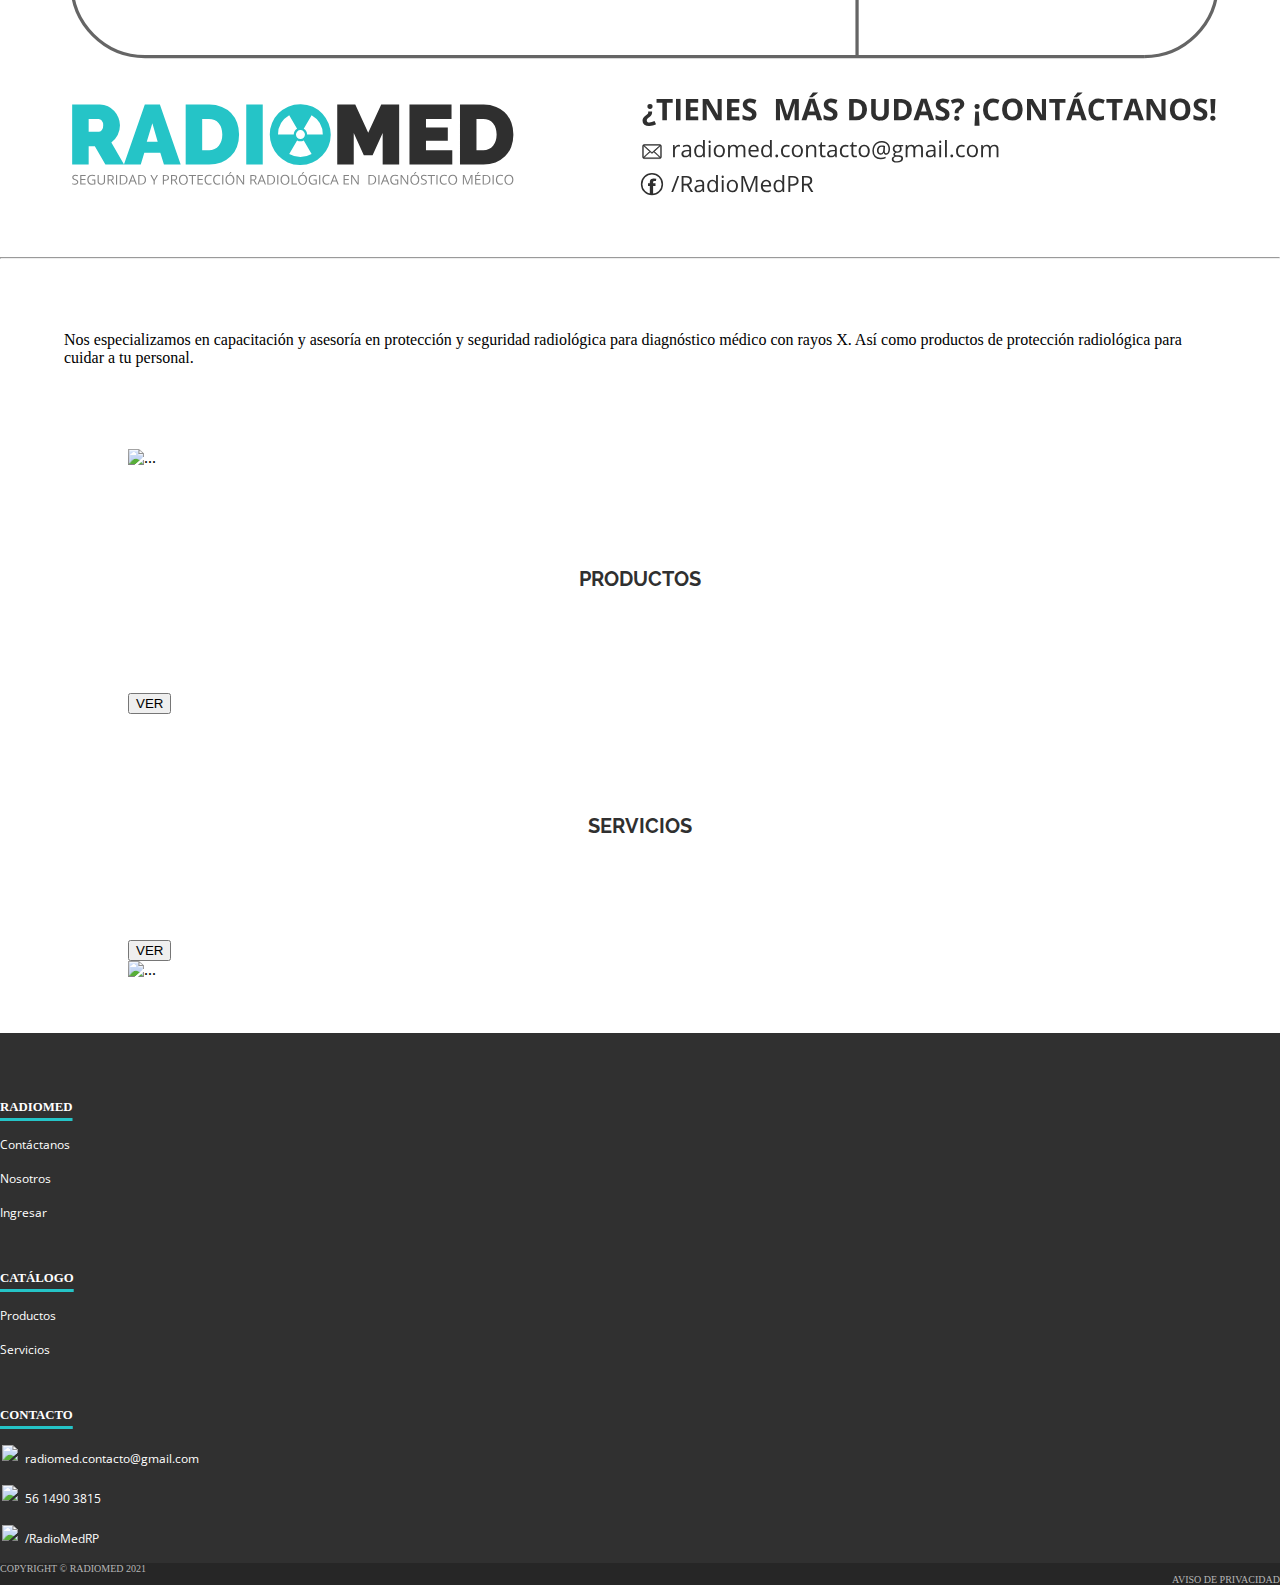
==== commit 63c4e7bb: "Correciones para el deploy final" ====
--- a/index.html
+++ b/index.html
@@ -18,7 +18,7 @@
         integrity="sha384-B0vP5xmATw1+K9KRQjQERJvTumQW0nPEzvF6L/Z6nronJ3oUOFUFpCjEUQouq2+l" crossorigin="anonymous">
     <link rel="stylesheet" href="./styles/main.css">
 
-    <title>RadioMed | inicio</title>
+    <title>RadioMed | Inicio</title>
 </head>
 
 <body>
@@ -233,7 +233,6 @@
     <script src="https://cdn.jsdelivr.net/npm/bootstrap@4.6.0/dist/js/bootstrap.bundle.min.js"
         integrity="sha384-Piv4xVNRyMGpqkS2by6br4gNJ7DXjqk09RmUpJ8jgGtD7zP9yug3goQfGII0yAns"
         crossorigin="anonymous"></script>
-    <script src="node_modules/sweetalert2/dist/sweetalert2.all.min.js"></script>
     <script src="./js/irArriba.js"></script>
 
 </body>
--- a/styles/main.css
+++ b/styles/main.css
@@ -152,7 +152,7 @@
 }
 
 .container-img-square{
-    width: 36vw;
+    width: 40vw;
     height: 380px;
     object-fit: cover;
 }
@@ -171,7 +171,7 @@
     border: none;
 }
 .card-title {
-    height: 100px;
+    height: auto;
     font-size: 20px;
 }
 
@@ -271,23 +271,36 @@
  h1{
     font-family: 'Raleway', sans-serif;
     color: var(--negro);
-    font-size: 40px;
-    text-transform: uppercase;
-    text-align: center;
-    margin:10px 0px 10px 0px;
-}
-
+    font-size: 30px;
+    text-transform: uppercase;
+    text-align: center;
+    margin:50px 0px 10px 0px;
+}
+
+h2{
+    font-size: 30px;   
+}
+
+.container-text-blue{
+    font-size: 20px;
+
+}
  .navbar-nav {
     flex-direction: column;
 }
 
+.card-title {
+    height: auto;
+}
 
 /* .footer-link-txt{
 
     visibility: collapse;
 } */
-
-
+.container-text-p {
+    margin: 1px;
+    font-size: 15px;
+}
 
 .container-img-square{
     width: 100%;
@@ -298,12 +311,19 @@
     margin: 100px auto 10px auto;
 }
 
+h3 {
+    font-size: 15px;
+}
+
 .card-img{
     height: 40vh;
 }
 .header-img{
     height: 20vh;
 }
+
+
+
 }
 
 
